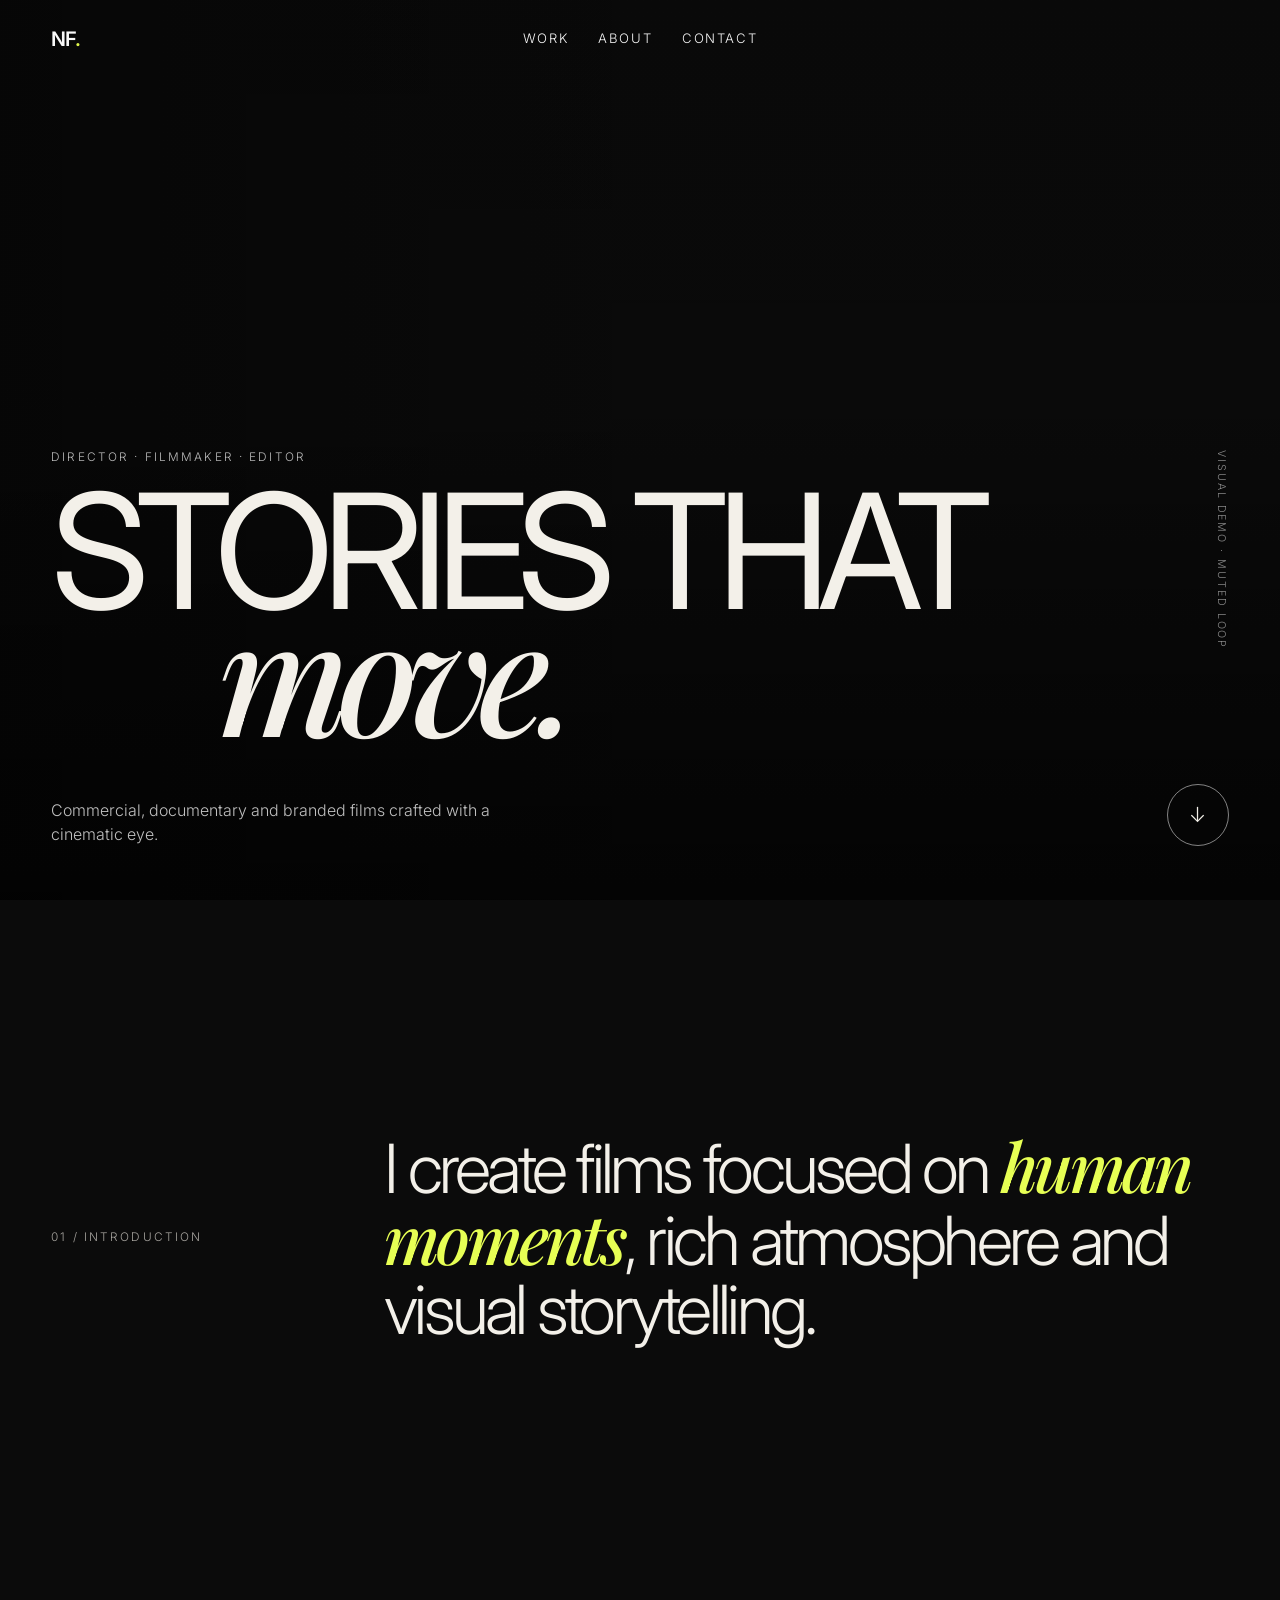
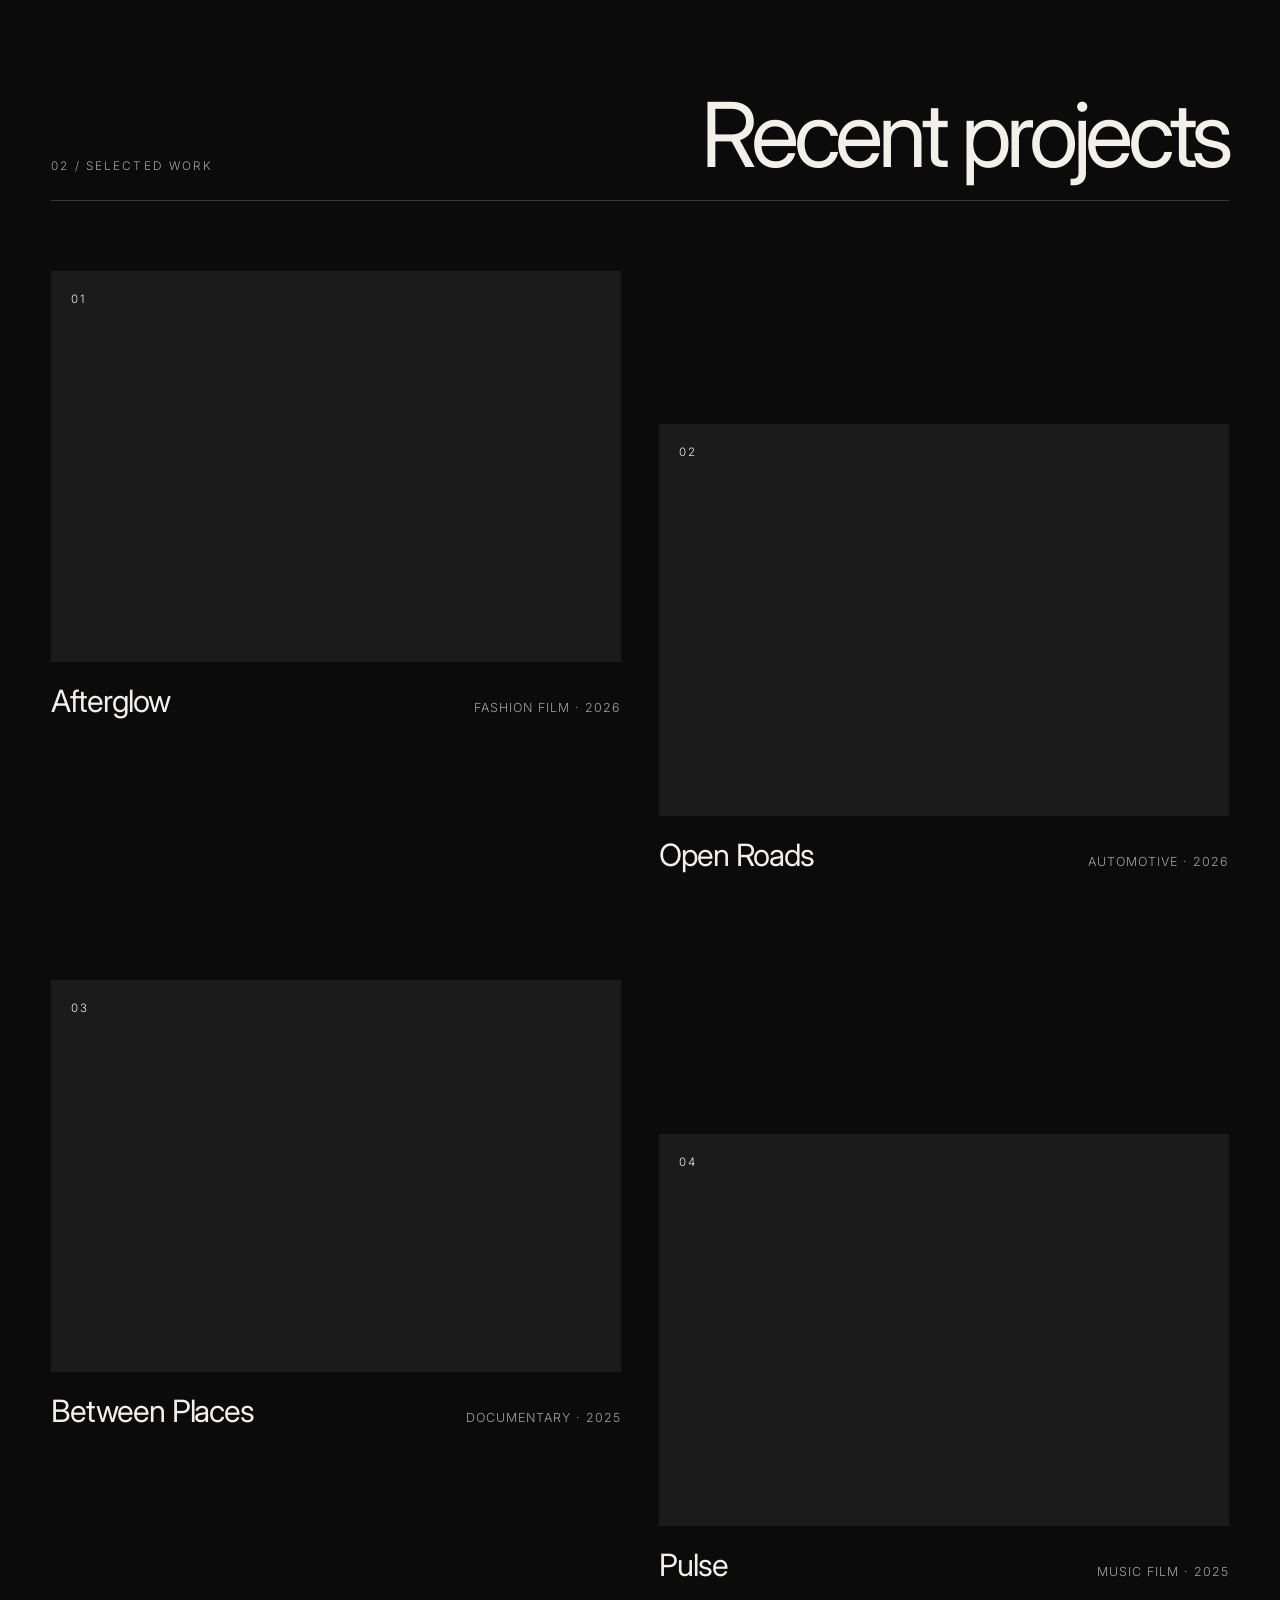
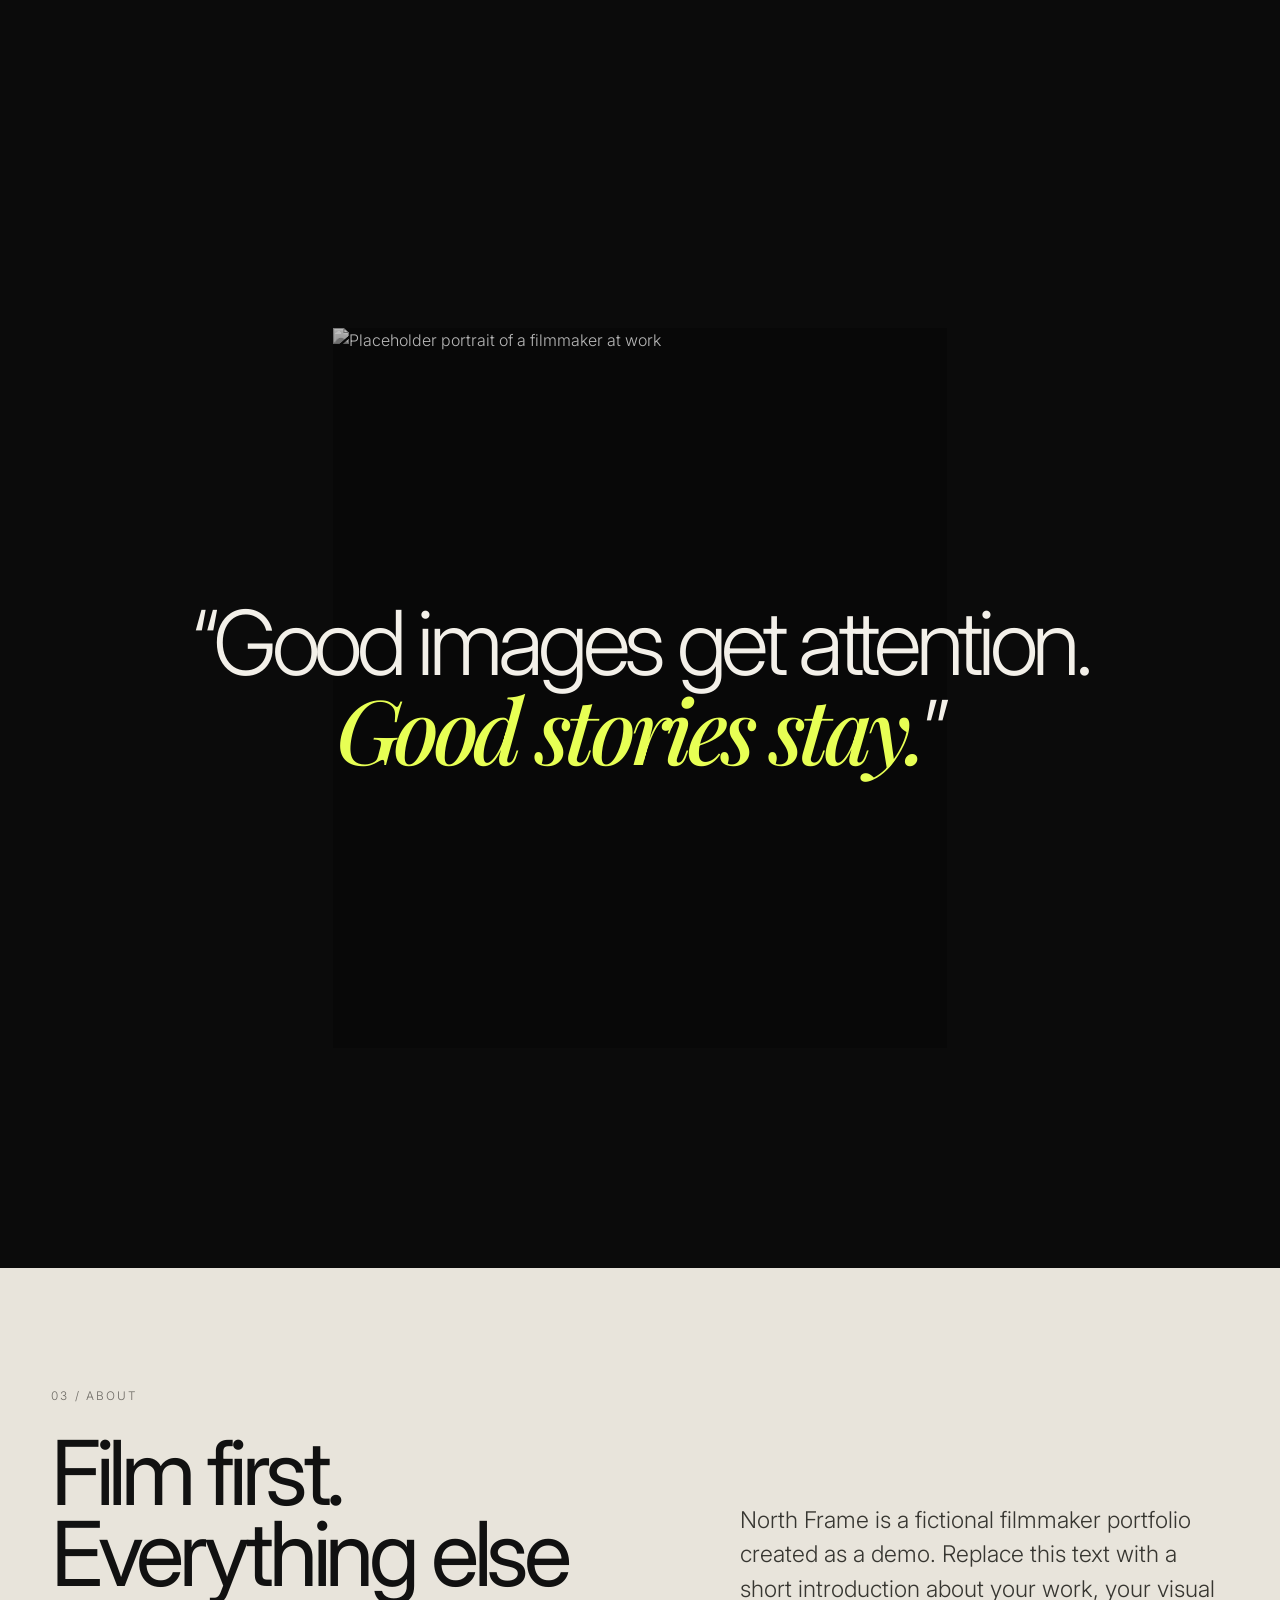
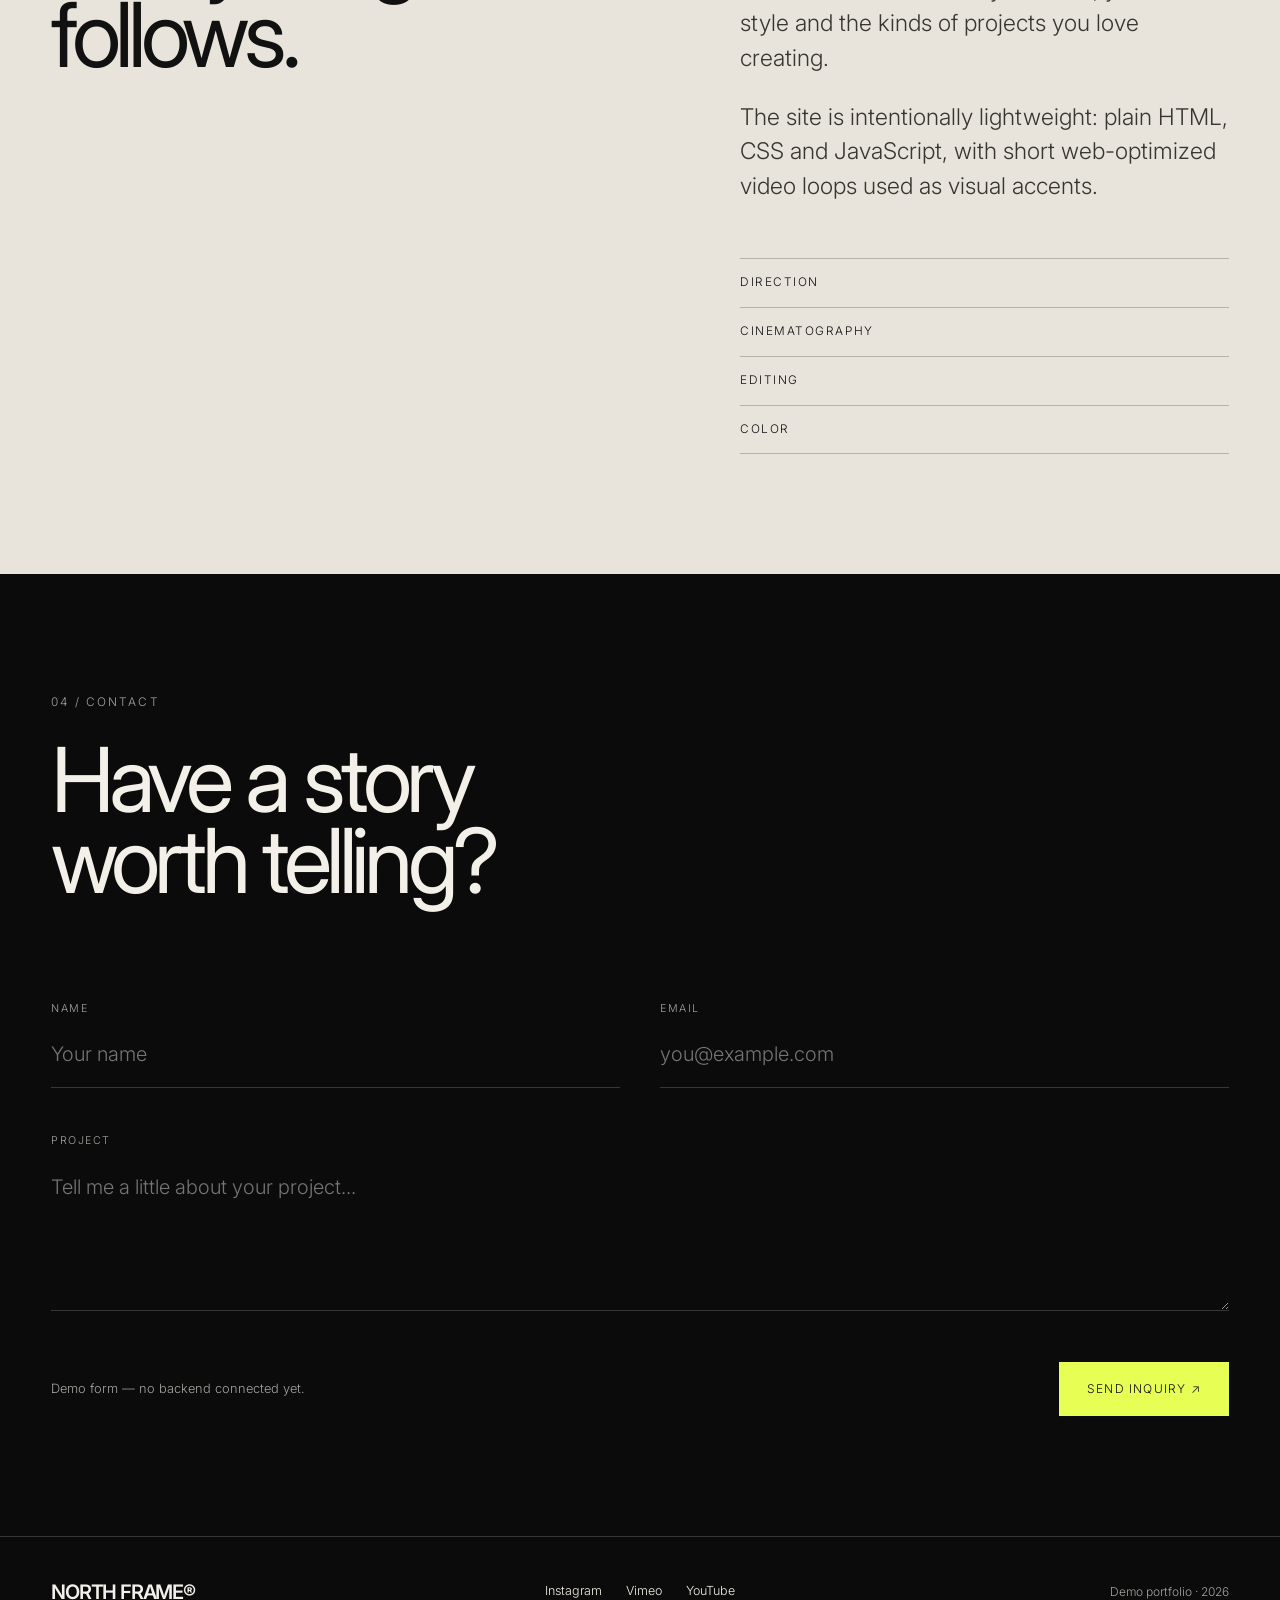
==== index.html @ 4de17b09 "Add files via upload" ====
<!DOCTYPE html>
<html lang="en">
<head>
  <meta charset="UTF-8" />
  <meta name="viewport" content="width=device-width, initial-scale=1.0" />
  <meta name="description" content="Cinematic filmmaker portfolio demo built with HTML, CSS and JavaScript." />
  <title>North Frame — Filmmaker Portfolio</title>
  <link rel="preconnect" href="https://fonts.googleapis.com">
  <link rel="preconnect" href="https://fonts.gstatic.com" crossorigin>
  <link href="https://fonts.googleapis.com/css2?family=Inter:wght@300;400;500;600&family=Playfair+Display:ital,wght@0,500;1,500&display=swap" rel="stylesheet">
  <link rel="stylesheet" href="styles.css" />
</head>
<body>
  <div class="cursor-glow" aria-hidden="true"></div>

  <header class="site-header">
    <a href="#top" class="logo" aria-label="North Frame home">NF<span>.</span></a>
    <nav class="nav" aria-label="Main navigation">
      <a href="#work">Work</a>
      <a href="#about">About</a>
      <a href="#contact">Contact</a>
    </nav>
    <button class="menu-button" aria-label="Open menu" aria-expanded="false">Menu</button>
  </header>

  <main>
    <section class="hero" id="top">
      <video class="hero-video" autoplay muted loop playsinline preload="metadata" poster="https://picsum.photos/seed/filmhero/1920/1080">
        <source src="https://interactive-examples.mdn.mozilla.net/media/cc0-videos/flower.mp4" type="video/mp4" />
      </video>
      <div class="hero-overlay"></div>

      <div class="hero-content reveal">
        <p class="eyebrow">Director · Filmmaker · Editor</p>
        <h1>Stories that<br><em>move.</em></h1>
        <div class="hero-bottom">
          <p>Commercial, documentary and branded films crafted with a cinematic eye.</p>
          <a href="#work" class="round-link" aria-label="Explore selected work">↓</a>
        </div>
      </div>

      <div class="sound-note">Visual demo · muted loop</div>
    </section>

    <section class="intro section-pad reveal">
      <p class="section-label">01 / Introduction</p>
      <p class="statement">
        I create films focused on <span>human moments</span>, rich atmosphere and visual storytelling.
      </p>
    </section>

    <section class="work section-pad" id="work">
      <div class="section-heading reveal">
        <p class="section-label">02 / Selected work</p>
        <h2>Recent projects</h2>
      </div>

      <div class="projects">
        <article class="project-card reveal">
          <a href="#" class="project-media" aria-label="View project Afterglow">
            <video muted loop playsinline preload="none" poster="https://picsum.photos/seed/nightfilm/1400/900">
              <source src="https://interactive-examples.mdn.mozilla.net/media/cc0-videos/flower.mp4" type="video/mp4" />
            </video>
            <div class="project-number">01</div>
            <div class="view-project">View film ↗</div>
          </a>
          <div class="project-meta">
            <h3>Afterglow</h3>
            <p>Fashion Film · 2026</p>
          </div>
        </article>

        <article class="project-card project-offset reveal">
          <a href="#" class="project-media" aria-label="View project Open Roads">
            <video muted loop playsinline preload="none" poster="https://picsum.photos/seed/roadfilm/1400/900">
              <source src="https://interactive-examples.mdn.mozilla.net/media/cc0-videos/flower.mp4" type="video/mp4" />
            </video>
            <div class="project-number">02</div>
            <div class="view-project">View film ↗</div>
          </a>
          <div class="project-meta">
            <h3>Open Roads</h3>
            <p>Automotive · 2026</p>
          </div>
        </article>

        <article class="project-card reveal">
          <a href="#" class="project-media" aria-label="View project Between Places">
            <video muted loop playsinline preload="none" poster="https://picsum.photos/seed/documentaryfilm/1400/900">
              <source src="https://interactive-examples.mdn.mozilla.net/media/cc0-videos/flower.mp4" type="video/mp4" />
            </video>
            <div class="project-number">03</div>
            <div class="view-project">View film ↗</div>
          </a>
          <div class="project-meta">
            <h3>Between Places</h3>
            <p>Documentary · 2025</p>
          </div>
        </article>

        <article class="project-card project-offset reveal">
          <a href="#" class="project-media" aria-label="View project Pulse">
            <video muted loop playsinline preload="none" poster="https://picsum.photos/seed/concertfilm/1400/900">
              <source src="https://interactive-examples.mdn.mozilla.net/media/cc0-videos/flower.mp4" type="video/mp4" />
            </video>
            <div class="project-number">04</div>
            <div class="view-project">View film ↗</div>
          </a>
          <div class="project-meta">
            <h3>Pulse</h3>
            <p>Music Film · 2025</p>
          </div>
        </article>
      </div>
    </section>

    <section class="quote-section reveal" aria-label="Creative statement">
      <div class="quote-image">
        <img src="https://picsum.photos/seed/cameraoperator/1200/1500" alt="Placeholder portrait of a filmmaker at work" loading="lazy" />
      </div>
      <blockquote>
        “Good images get attention.<br><em>Good stories stay.</em>”
      </blockquote>
    </section>

    <section class="about section-pad" id="about">
      <div class="about-grid">
        <div class="reveal">
          <p class="section-label">03 / About</p>
          <h2>Film first.<br>Everything else follows.</h2>
        </div>
        <div class="about-copy reveal">
          <p>
            North Frame is a fictional filmmaker portfolio created as a demo. Replace this text with a short introduction about your work, your visual style and the kinds of projects you love creating.
          </p>
          <p>
            The site is intentionally lightweight: plain HTML, CSS and JavaScript, with short web-optimized video loops used as visual accents.
          </p>
          <div class="services">
            <span>Direction</span>
            <span>Cinematography</span>
            <span>Editing</span>
            <span>Color</span>
          </div>
        </div>
      </div>
    </section>

    <section class="contact section-pad" id="contact">
      <div class="contact-top reveal">
        <p class="section-label">04 / Contact</p>
        <h2>Have a story<br>worth telling?</h2>
      </div>

      <form class="contact-form reveal" id="contact-form">
        <label>
          <span>Name</span>
          <input type="text" name="name" placeholder="Your name" required />
        </label>
        <label>
          <span>Email</span>
          <input type="email" name="email" placeholder="you@example.com" required />
        </label>
        <label class="full-width">
          <span>Project</span>
          <textarea name="message" rows="4" placeholder="Tell me a little about your project..." required></textarea>
        </label>
        <div class="form-footer full-width">
          <p id="form-status">Demo form — no backend connected yet.</p>
          <button type="submit">Send inquiry ↗</button>
        </div>
      </form>
    </section>
  </main>

  <footer class="footer section-pad">
    <a href="#top" class="footer-logo">NORTH FRAME®</a>
    <div class="footer-links">
      <a href="#">Instagram</a>
      <a href="#">Vimeo</a>
      <a href="#">YouTube</a>
    </div>
    <p>Demo portfolio · <span id="year"></span></p>
  </footer>

  <script src="script.js"></script>
</body>
</html>
---- styles.css ----
:root {
  --bg: #0b0b0b;
  --surface: #111;
  --text: #f3f0e9;
  --muted: #a6a39e;
  --line: rgba(255,255,255,.18);
  --accent: #e7ff54;
}

* {
  box-sizing: border-box;
  margin: 0;
  padding: 0;
}

html {
  scroll-behavior: smooth;
}

body {
  background: var(--bg);
  color: var(--text);
  font-family: "Inter", system-ui, sans-serif;
  font-weight: 300;
  line-height: 1.5;
  overflow-x: hidden;
}

a {
  color: inherit;
  text-decoration: none;
}

img,
video {
  display: block;
  width: 100%;
}

button,
input,
textarea {
  font: inherit;
}

.site-header {
  position: fixed;
  z-index: 100;
  top: 0;
  left: 0;
  width: 100%;
  padding: 24px 4vw;
  display: grid;
  grid-template-columns: 1fr auto 1fr;
  align-items: center;
  mix-blend-mode: difference;
  color: white;
}

.logo,
.footer-logo {
  font-weight: 600;
  letter-spacing: -.06em;
  font-size: 1.25rem;
}

.logo span {
  color: var(--accent);
}

.nav {
  display: flex;
  gap: 30px;
  font-size: .82rem;
  text-transform: uppercase;
  letter-spacing: .12em;
}

.nav a,
.footer-links a {
  position: relative;
}

.nav a::after,
.footer-links a::after {
  content: "";
  position: absolute;
  left: 0;
  bottom: -4px;
  width: 0;
  height: 1px;
  background: currentColor;
  transition: width .3s ease;
}

.nav a:hover::after,
.footer-links a:hover::after {
  width: 100%;
}

.menu-button {
  display: none;
  justify-self: end;
  background: none;
  border: 0;
  color: white;
  text-transform: uppercase;
  letter-spacing: .12em;
  font-size: .78rem;
}

.hero {
  position: relative;
  height: 100svh;
  min-height: 650px;
  display: flex;
  align-items: flex-end;
  overflow: hidden;
}

.hero-video,
.hero-overlay {
  position: absolute;
  inset: 0;
  width: 100%;
  height: 100%;
}

.hero-video {
  object-fit: cover;
  filter: saturate(.75) contrast(1.05);
}

.hero-overlay {
  background:
    linear-gradient(to bottom, rgba(0,0,0,.18), rgba(0,0,0,.12) 45%, rgba(0,0,0,.65)),
    linear-gradient(to right, rgba(0,0,0,.35), transparent 55%);
}

.hero-content {
  position: relative;
  z-index: 2;
  width: 100%;
  padding: 0 4vw 6vh;
}

.eyebrow,
.section-label {
  font-size: .74rem;
  text-transform: uppercase;
  letter-spacing: .18em;
  color: var(--muted);
}

.hero .eyebrow {
  color: rgba(255,255,255,.72);
  margin-bottom: 24px;
}

.hero h1 {
  font-size: clamp(5rem, 12.5vw, 12rem);
  line-height: .75;
  letter-spacing: -.075em;
  font-weight: 400;
  text-transform: uppercase;
}

.hero h1 em,
.statement span,
.quote-section em {
  font-family: "Playfair Display", serif;
  text-transform: none;
  font-weight: 500;
}

.hero h1 em {
  margin-left: 13vw;
}

.hero-bottom {
  margin-top: 5vh;
  display: flex;
  justify-content: space-between;
  align-items: end;
  gap: 30px;
}

.hero-bottom p {
  max-width: 460px;
  color: rgba(255,255,255,.75);
}

.round-link {
  width: 62px;
  height: 62px;
  border: 1px solid rgba(255,255,255,.5);
  border-radius: 50%;
  display: grid;
  place-items: center;
  font-size: 1.3rem;
  transition: background .25s, color .25s, transform .25s;
}

.round-link:hover {
  background: var(--text);
  color: var(--bg);
  transform: translateY(4px);
}

.sound-note {
  position: absolute;
  right: 4vw;
  top: 50%;
  z-index: 2;
  writing-mode: vertical-rl;
  font-size: .67rem;
  text-transform: uppercase;
  letter-spacing: .18em;
  color: rgba(255,255,255,.52);
}

.section-pad {
  padding: 120px 4vw;
}

.intro {
  min-height: 75vh;
  display: grid;
  grid-template-columns: 1fr 3fr;
  align-items: center;
  gap: 4vw;
}

.statement {
  font-size: clamp(2.3rem, 5.3vw, 6.6rem);
  line-height: 1.02;
  letter-spacing: -.055em;
  max-width: 1300px;
}

.statement span {
  color: var(--accent);
  font-style: italic;
}

.section-heading {
  display: flex;
  justify-content: space-between;
  align-items: end;
  margin-bottom: 70px;
  border-bottom: 1px solid var(--line);
  padding-bottom: 24px;
}

.section-heading h2,
.about h2,
.contact h2 {
  font-size: clamp(3rem, 7vw, 8rem);
  line-height: .9;
  letter-spacing: -.06em;
  font-weight: 400;
}

.projects {
  display: grid;
  grid-template-columns: repeat(2, minmax(0, 1fr));
  gap: 8vw 3vw;
}

.project-offset {
  margin-top: 12vw;
}

.project-media {
  display: block;
  position: relative;
  aspect-ratio: 16/11;
  overflow: hidden;
  background: #1b1b1b;
}

.project-media video {
  width: 100%;
  height: 100%;
  object-fit: cover;
  transform: scale(1.01);
  transition: transform .8s cubic-bezier(.2,.7,.2,1), filter .5s;
}

.project-media:hover video {
  transform: scale(1.045);
  filter: brightness(.72);
}

.project-number,
.view-project {
  position: absolute;
  z-index: 2;
  font-size: .72rem;
  text-transform: uppercase;
  letter-spacing: .14em;
}

.project-number {
  top: 20px;
  left: 20px;
}

.view-project {
  right: 20px;
  bottom: 20px;
  opacity: 0;
  transform: translateY(8px);
  transition: opacity .3s, transform .3s;
}

.project-media:hover .view-project {
  opacity: 1;
  transform: translateY(0);
}

.project-meta {
  display: flex;
  justify-content: space-between;
  align-items: baseline;
  padding-top: 16px;
  gap: 20px;
}

.project-meta h3 {
  font-size: clamp(1.4rem, 2.4vw, 2.2rem);
  font-weight: 400;
  letter-spacing: -.035em;
}

.project-meta p {
  color: var(--muted);
  font-size: .78rem;
  text-transform: uppercase;
  letter-spacing: .08em;
}

.quote-section {
  min-height: 100vh;
  margin: 130px 0;
  position: relative;
  display: grid;
  place-items: center;
  overflow: hidden;
}

.quote-image {
  position: absolute;
  width: min(48vw, 700px);
  height: 80vh;
  max-height: 900px;
}

.quote-image::after {
  content: "";
  position: absolute;
  inset: 0;
  background: rgba(0,0,0,.26);
}

.quote-image img {
  width: 100%;
  height: 100%;
  object-fit: cover;
  filter: grayscale(1) contrast(1.05);
}

.quote-section blockquote {
  position: relative;
  z-index: 2;
  font-size: clamp(2.6rem, 7vw, 8rem);
  line-height: .95;
  letter-spacing: -.06em;
  text-align: center;
  font-weight: 300;
}

.quote-section em {
  color: var(--accent);
}

.about {
  background: #e8e4db;
  color: #111;
}

.about .section-label {
  color: #6d6a64;
  margin-bottom: 28px;
}

.about-grid {
  display: grid;
  grid-template-columns: 1.2fr 1fr;
  gap: 8vw;
}

.about-copy {
  padding-top: 9vw;
}

.about-copy > p {
  font-size: clamp(1.1rem, 1.8vw, 1.55rem);
  margin-bottom: 24px;
  color: #373631;
}

.services {
  margin-top: 55px;
  border-top: 1px solid rgba(0,0,0,.22);
}

.services span {
  display: block;
  padding: 15px 0;
  border-bottom: 1px solid rgba(0,0,0,.22);
  text-transform: uppercase;
  letter-spacing: .13em;
  font-size: .74rem;
}

.contact {
  min-height: 100vh;
  display: flex;
  flex-direction: column;
  justify-content: space-between;
  gap: 100px;
}

.contact-top .section-label {
  margin-bottom: 28px;
}

.contact-form {
  display: grid;
  grid-template-columns: repeat(2, minmax(0,1fr));
  gap: 45px 40px;
}

.contact-form label span {
  display: block;
  margin-bottom: 12px;
  text-transform: uppercase;
  letter-spacing: .14em;
  font-size: .67rem;
  color: var(--muted);
}

.contact-form input,
.contact-form textarea {
  width: 100%;
  background: transparent;
  color: var(--text);
  border: 0;
  border-bottom: 1px solid var(--line);
  padding: 10px 0 18px;
  outline: none;
  resize: vertical;
  font-size: 1.25rem;
  transition: border-color .25s;
}

.contact-form input:focus,
.contact-form textarea:focus {
  border-color: var(--accent);
}

.full-width {
  grid-column: 1 / -1;
}

.form-footer {
  display: flex;
  justify-content: space-between;
  align-items: center;
  gap: 30px;
}

.form-footer p {
  color: var(--muted);
  font-size: .8rem;
}

.form-footer button {
  background: var(--accent);
  border: 0;
  color: #111;
  padding: 18px 28px;
  cursor: pointer;
  text-transform: uppercase;
  letter-spacing: .1em;
  font-size: .75rem;
  transition: transform .25s, border-radius .25s;
}

.form-footer button:hover {
  transform: translateY(-3px);
  border-radius: 30px;
}

.footer {
  border-top: 1px solid var(--line);
  display: grid;
  grid-template-columns: 1fr auto 1fr;
  align-items: center;
  gap: 40px;
  padding-top: 40px;
  padding-bottom: 40px;
}

.footer-links {
  display: flex;
  gap: 24px;
  font-size: .78rem;
}

.footer > p {
  justify-self: end;
  color: var(--muted);
  font-size: .75rem;
}

.cursor-glow {
  pointer-events: none;
  position: fixed;
  z-index: 200;
  width: 240px;
  height: 240px;
  border-radius: 50%;
  background: radial-gradient(circle, rgba(231,255,84,.09), transparent 65%);
  transform: translate(-50%, -50%);
  opacity: 0;
  transition: opacity .3s;
}

.reveal {
  opacity: 0;
  transform: translateY(35px);
  transition: opacity .8s ease, transform .8s cubic-bezier(.2,.7,.2,1);
}

.reveal.visible {
  opacity: 1;
  transform: translateY(0);
}

@media (max-width: 820px) {
  .site-header {
    grid-template-columns: 1fr auto;
  }

  .nav {
    position: fixed;
    top: 0;
    right: 0;
    width: min(80vw, 360px);
    height: 100vh;
    padding: 110px 35px;
    background: #111;
    display: flex;
    flex-direction: column;
    align-items: flex-start;
    transform: translateX(100%);
    transition: transform .4s ease;
  }

  .nav.open {
    transform: translateX(0);
  }

  .menu-button {
    display: block;
    position: relative;
    z-index: 101;
  }

  .hero h1 {
    font-size: clamp(4.2rem, 21vw, 8rem);
  }

  .hero h1 em {
    margin-left: 7vw;
  }

  .hero-bottom {
    align-items: center;
  }

  .hero-bottom p {
    max-width: 70%;
    font-size: .86rem;
  }

  .sound-note {
    display: none;
  }

  .section-pad {
    padding: 90px 5vw;
  }

  .intro {
    min-height: auto;
    grid-template-columns: 1fr;
    gap: 45px;
    padding-top: 130px;
    padding-bottom: 130px;
  }

  .projects {
    grid-template-columns: 1fr;
    gap: 80px;
  }

  .project-offset {
    margin-top: 0;
  }

  .project-meta {
    align-items: flex-start;
    flex-direction: column;
    gap: 5px;
  }

  .quote-section {
    min-height: 80vh;
    margin: 50px 0 100px;
  }

  .quote-image {
    width: 75vw;
    height: 62vh;
  }

  .about-grid {
    grid-template-columns: 1fr;
  }

  .about-copy {
    padding-top: 30px;
  }

  .contact-form {
    grid-template-columns: 1fr;
  }

  .full-width {
    grid-column: 1;
  }

  .form-footer {
    align-items: flex-start;
    flex-direction: column;
  }

  .footer {
    grid-template-columns: 1fr;
  }

  .footer > p {
    justify-self: start;
  }
}

@media (prefers-reduced-motion: reduce) {
  html { scroll-behavior: auto; }
  *, *::before, *::after { transition: none !important; }
  .reveal { opacity: 1; transform: none; }
}
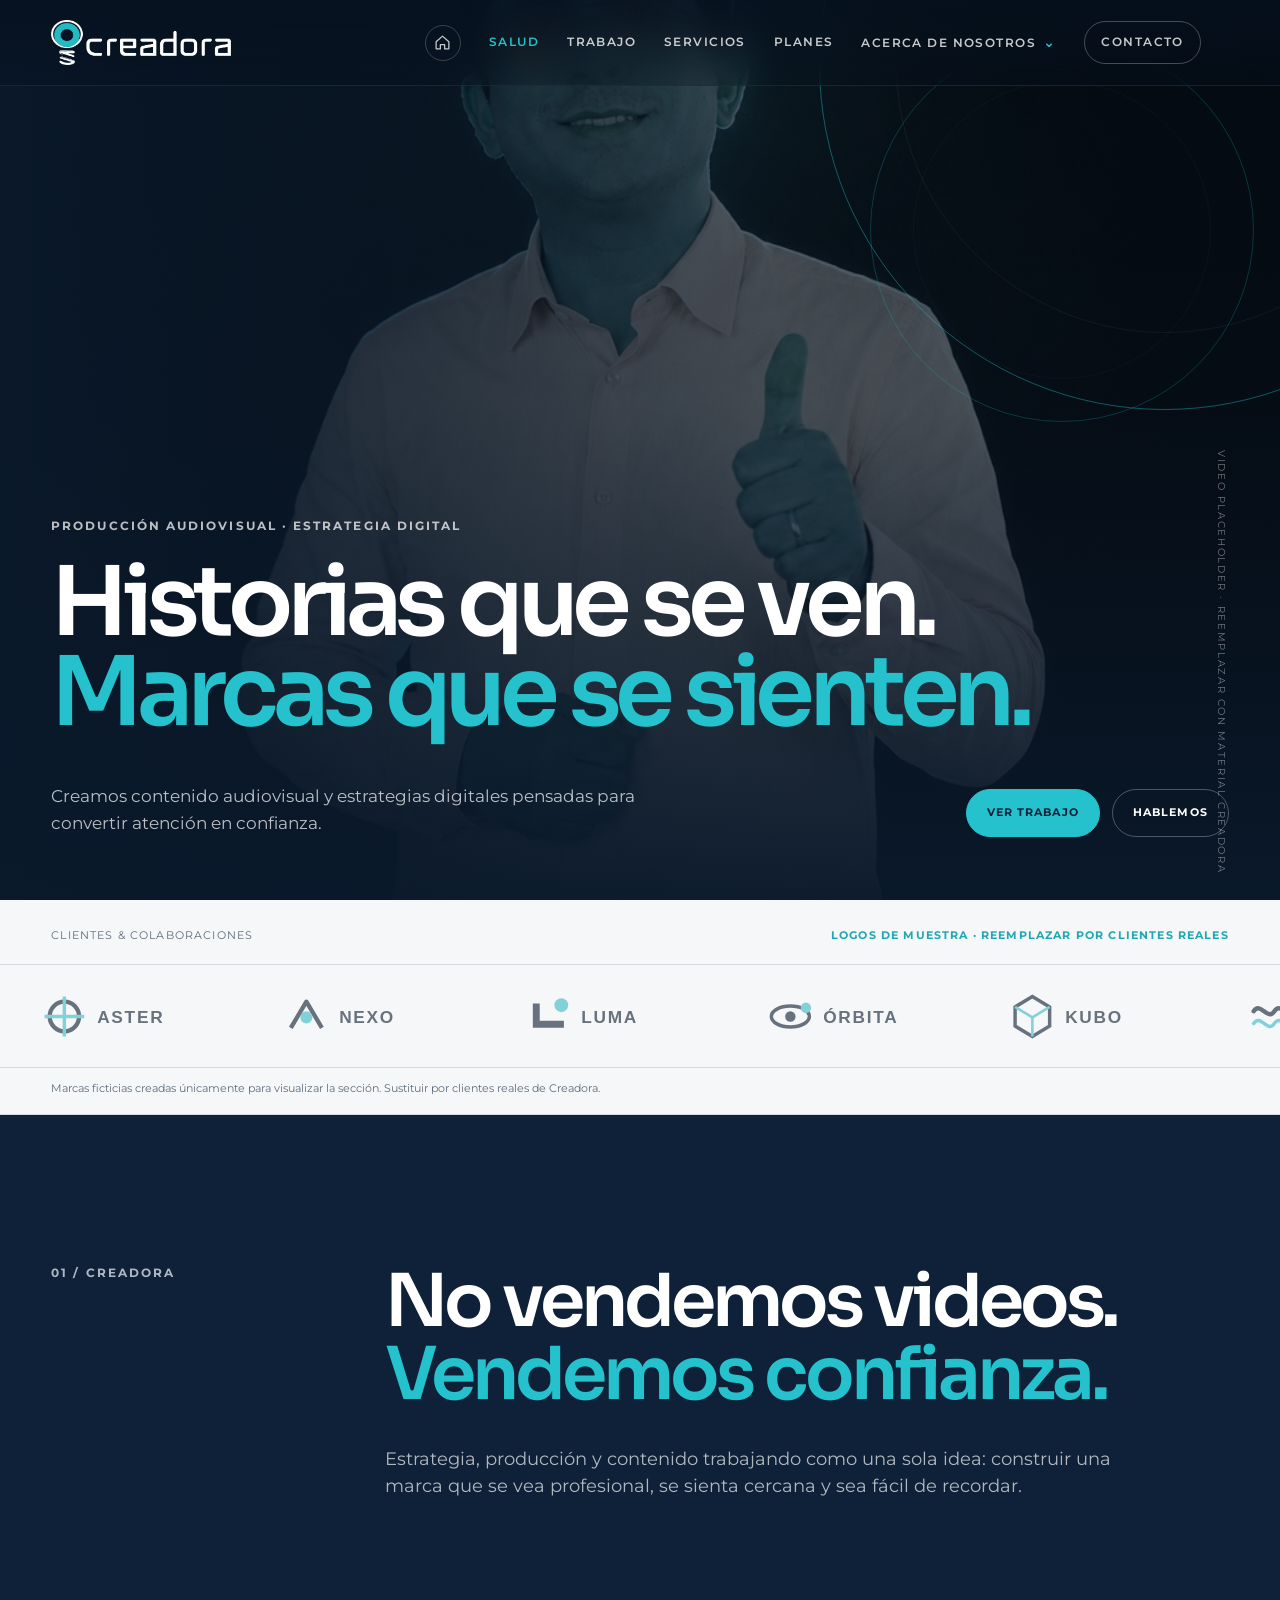
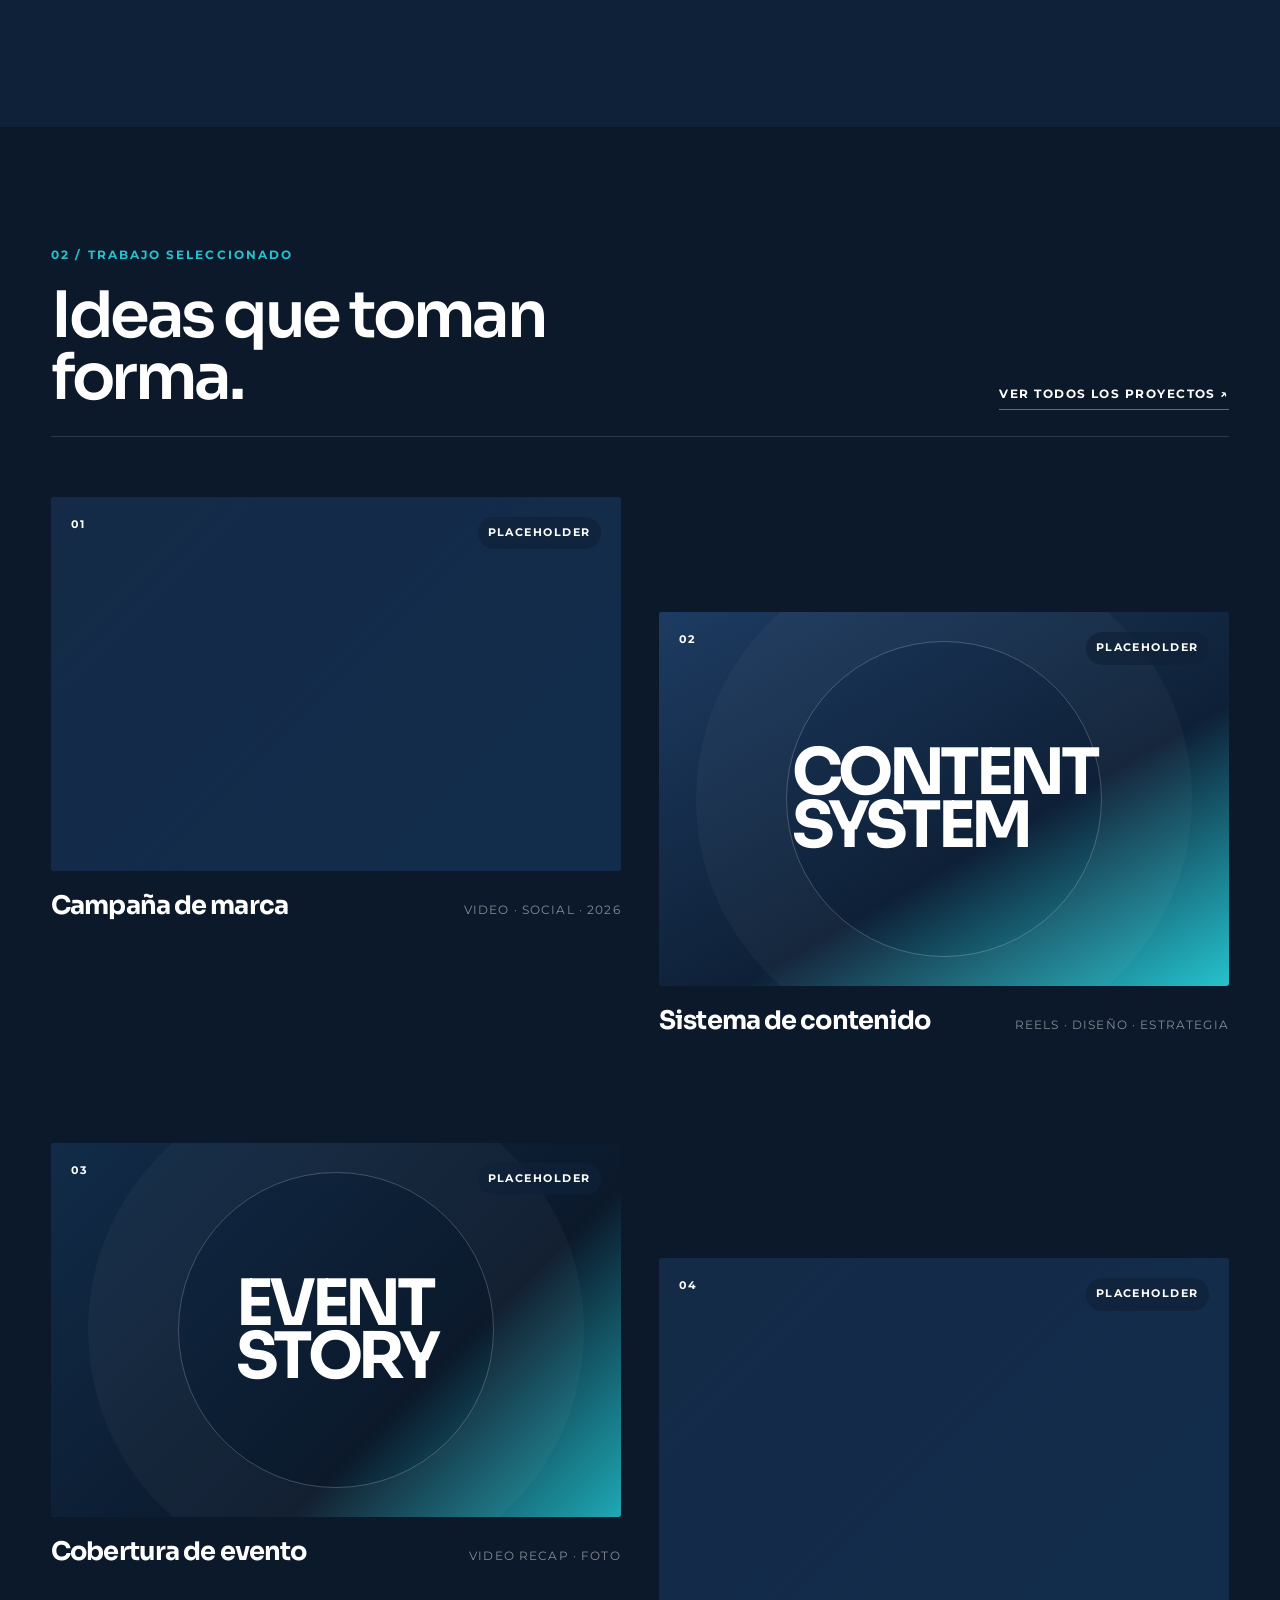
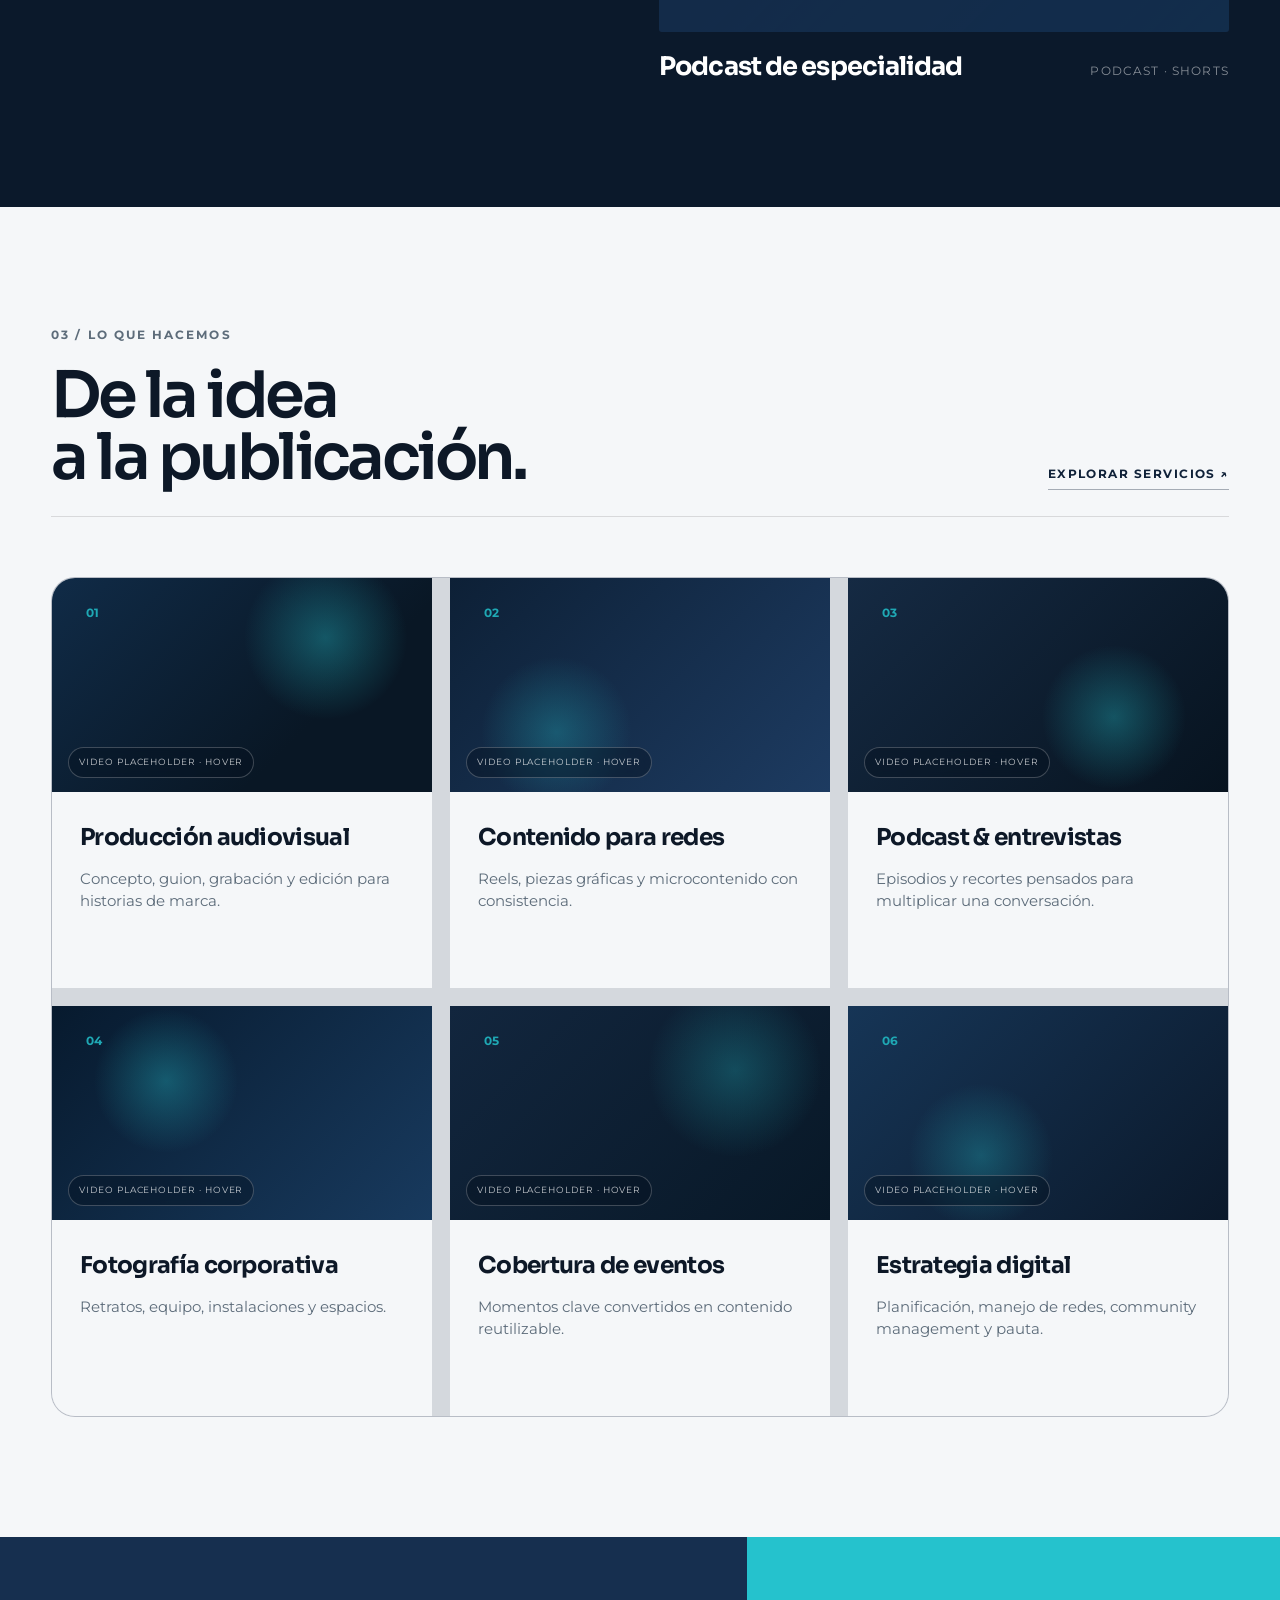
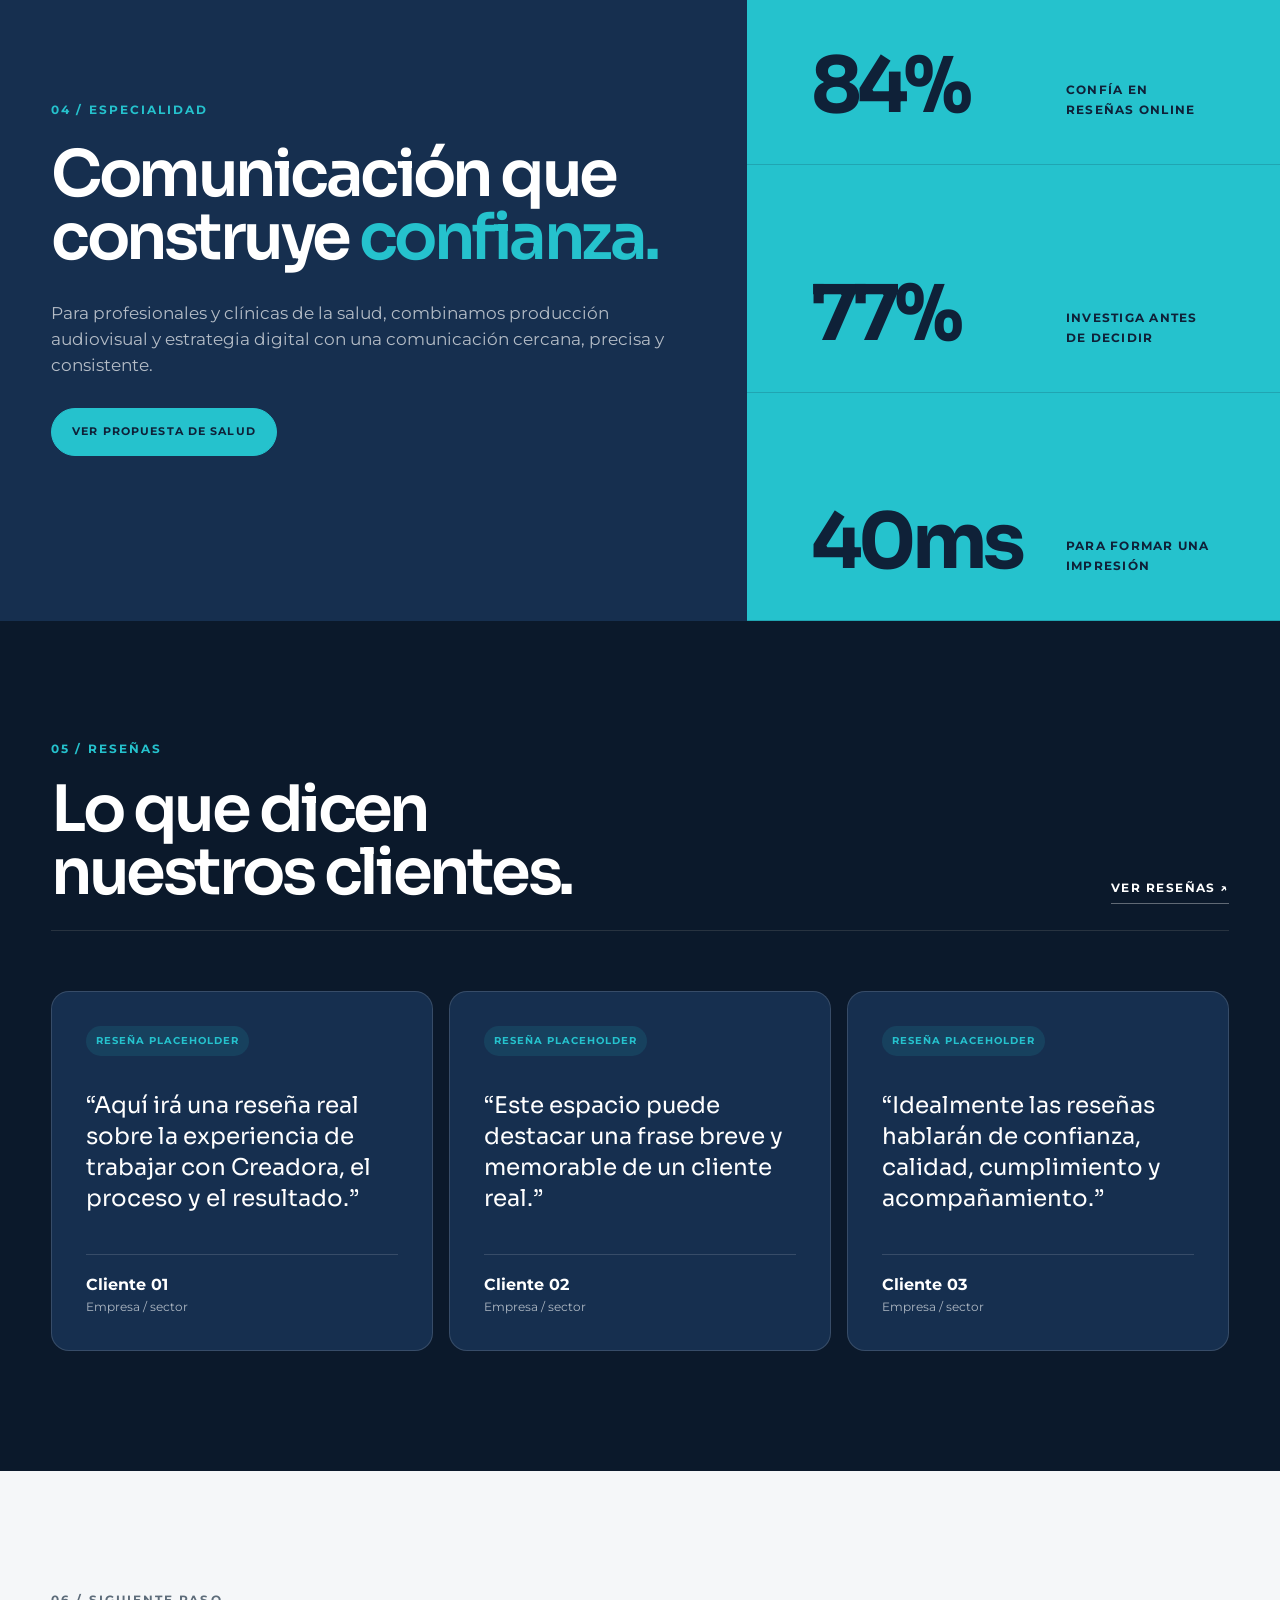
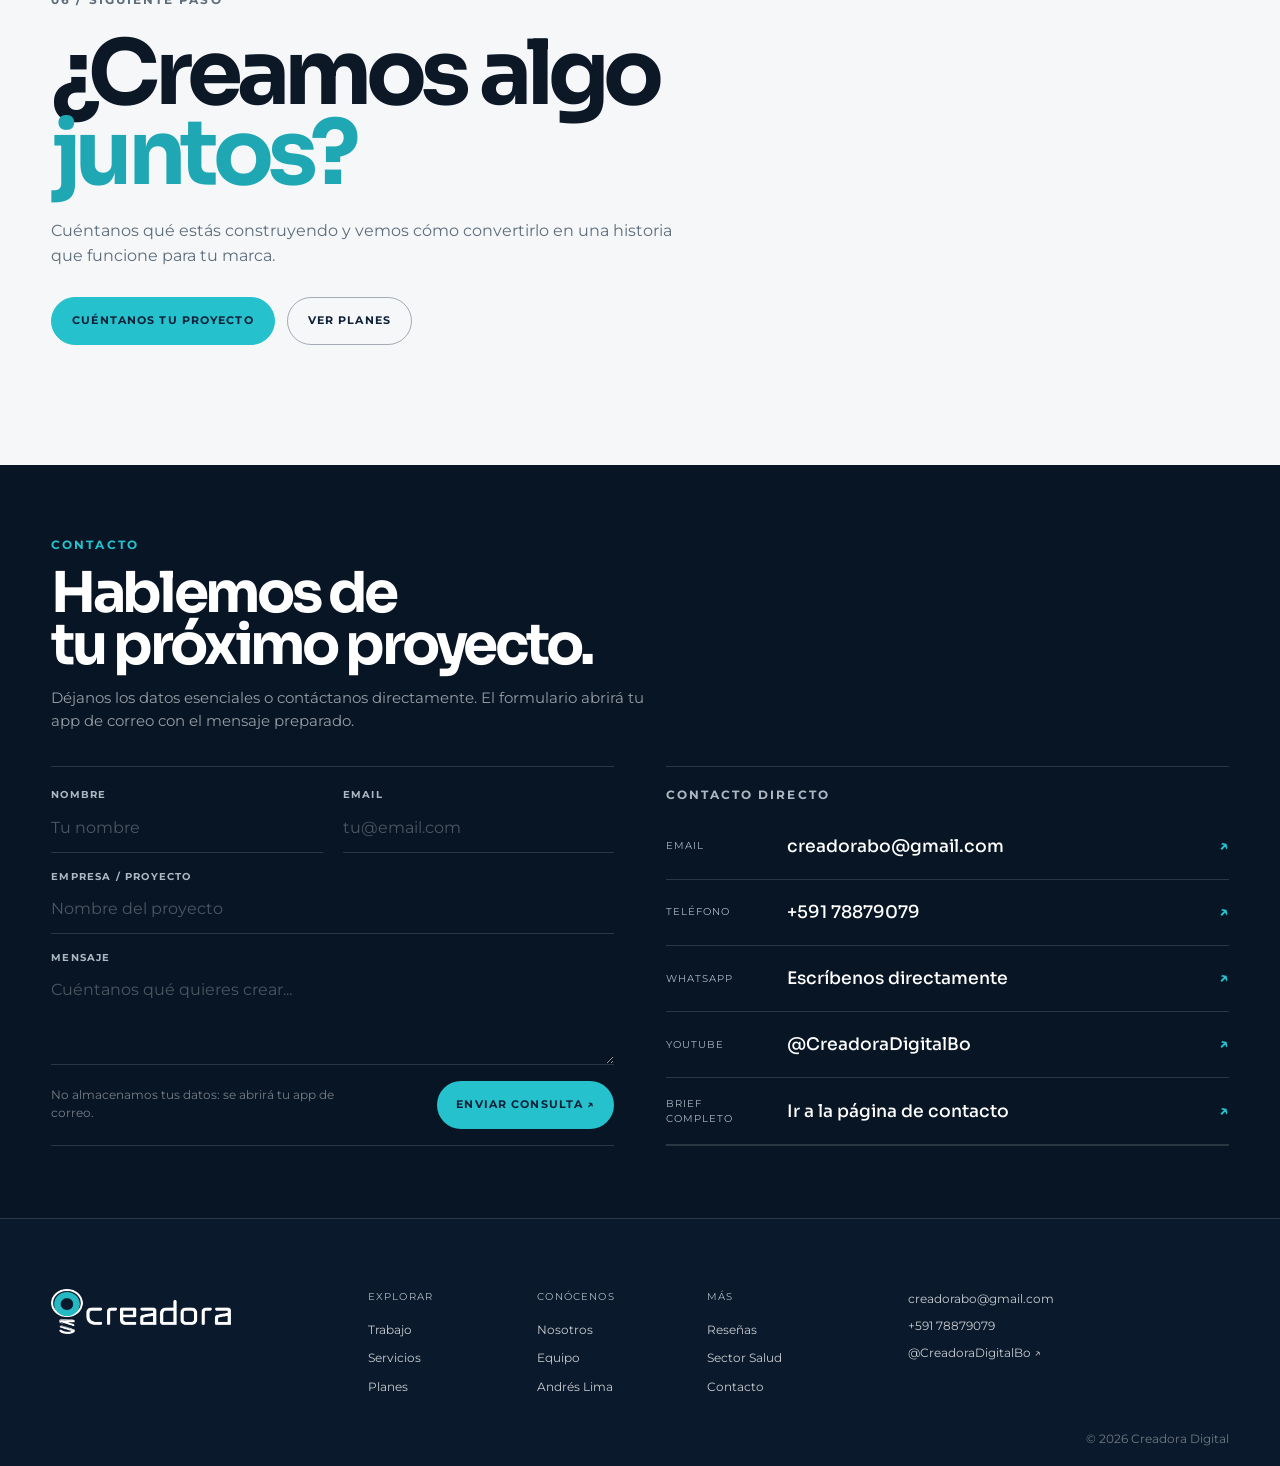
==== commit 9dcfab9e: "Add files via upload" ====
--- a/index.html
+++ b/index.html
@@ -1,188 +1,269 @@
 <!DOCTYPE html>
-<html lang="en">
+<html lang="es">
 <head>
   <meta charset="UTF-8" />
   <meta name="viewport" content="width=device-width, initial-scale=1.0" />
-  <meta name="description" content="Cinematic filmmaker portfolio demo built with HTML, CSS and JavaScript." />
-  <title>North Frame — Filmmaker Portfolio</title>
-  <link rel="preconnect" href="https://fonts.googleapis.com">
-  <link rel="preconnect" href="https://fonts.gstatic.com" crossorigin>
-  <link href="https://fonts.googleapis.com/css2?family=Inter:wght@300;400;500;600&family=Playfair+Display:ital,wght@0,500;1,500&display=swap" rel="stylesheet">
+  <meta name="theme-color" content="#0f2138" />
+  <link rel="icon" href="assets/favicon.png" type="image/png" />
+  <link rel="preconnect" href="https://fonts.googleapis.com" />
+  <link rel="preconnect" href="https://fonts.gstatic.com" crossorigin />
+  <link href="https://fonts.googleapis.com/css2?family=Montserrat:wght@400;500;600;700&family=Sora:wght@400;500;600;700&display=swap" rel="stylesheet" />
   <link rel="stylesheet" href="styles.css" />
+  <style>
+    /* Homepage-only compact contact section */
+    .home-contact--compact {
+      padding-top: 72px;
+      padding-bottom: 72px;
+    }
+
+    .home-contact--compact .home-contact-heading {
+      max-width: 820px;
+      margin-bottom: 34px;
+    }
+
+    .home-contact--compact .home-contact-heading h2 {
+      font-size: clamp(2.35rem, 4.4vw, 5rem);
+      margin: 12px 0 14px;
+    }
+
+    .home-contact--compact .home-contact-heading > p:last-child {
+      max-width: 620px;
+      font-size: .94rem;
+    }
+
+    .home-contact--compact .home-contact-layout {
+      grid-template-columns: repeat(2, minmax(0, 1fr));
+      gap: 4vw;
+      align-items: stretch;
+    }
+
+    .home-contact--compact .home-contact-form,
+    .home-contact--compact .home-contact-links {
+      min-height: 330px;
+      height: 100%;
+    }
+
+    .home-contact--compact .home-contact-form {
+      gap: 16px 20px;
+      align-content: start;
+      padding: 20px 0 0;
+      border-top: 1px solid var(--line);
+      border-bottom: 1px solid var(--line);
+    }
+
+    .home-contact--compact .field label {
+      margin-bottom: 6px;
+      font-size: .62rem;
+    }
+
+    .home-contact--compact .field input,
+    .home-contact--compact .field textarea {
+      padding: 7px 0 11px;
+      font-size: 1rem;
+    }
+
+    .home-contact--compact .field textarea {
+      min-height: 72px;
+    }
+
+    .home-contact--compact .form-footer {
+      gap: 16px;
+      padding-bottom: 16px;
+    }
+
+    .home-contact--compact .form-footer p {
+      max-width: 310px;
+      font-size: .72rem;
+    }
+
+    .home-contact--compact .form-footer .button {
+      padding: 14px 19px;
+    }
+
+    .home-contact--compact .home-contact-links {
+      display: flex;
+      flex-direction: column;
+      padding-top: 20px;
+      border-bottom: 1px solid var(--line);
+    }
+
+    .home-contact--compact .home-contact-links > span {
+      padding-bottom: 8px;
+    }
+
+    .home-contact--compact .home-contact-links a {
+      flex: 1;
+      min-height: 0;
+      padding: 9px 0;
+    }
+
+    @media (max-width: 820px) {
+      .home-contact--compact {
+        padding-top: 58px;
+        padding-bottom: 58px;
+      }
+
+      .home-contact--compact .home-contact-layout {
+        grid-template-columns: 1fr;
+        gap: 26px;
+      }
+
+      .home-contact--compact .home-contact-form,
+      .home-contact--compact .home-contact-links {
+        min-height: 0;
+      }
+
+      .home-contact--compact .home-contact-links {
+        margin-top: 0;
+      }
+    }
+  </style>
+  <meta name="description" content="Creadora Digital — producción audiovisual, contenido y estrategia digital." />
+  <title>Creadora Digital — Producción & Estrategia Digital</title>
 </head>
-<body>
+<body class="home-v3">
   <div class="cursor-glow" aria-hidden="true"></div>
 
   <header class="site-header">
-    <a href="#top" class="logo" aria-label="North Frame home">NF<span>.</span></a>
-    <nav class="nav" aria-label="Main navigation">
-      <a href="#work">Work</a>
-      <a href="#about">About</a>
-      <a href="#contact">Contact</a>
-    </nav>
-    <button class="menu-button" aria-label="Open menu" aria-expanded="false">Menu</button>
-  </header>
-
-  <main>
-    <section class="hero" id="top">
-      <video class="hero-video" autoplay muted loop playsinline preload="metadata" poster="https://picsum.photos/seed/filmhero/1920/1080">
-        <source src="https://interactive-examples.mdn.mozilla.net/media/cc0-videos/flower.mp4" type="video/mp4" />
-      </video>
-      <div class="hero-overlay"></div>
-
-      <div class="hero-content reveal">
-        <p class="eyebrow">Director · Filmmaker · Editor</p>
-        <h1>Stories that<br><em>move.</em></h1>
-        <div class="hero-bottom">
-          <p>Commercial, documentary and branded films crafted with a cinematic eye.</p>
-          <a href="#work" class="round-link" aria-label="Explore selected work">↓</a>
+    <a class="brand" href="index.html" aria-label="Creadora Digital, inicio"><img src="assets/logo-creadora.png" alt="Creadora" /></a>
+    <nav class="nav" aria-label="Navegación principal">
+      <a class="nav-home" href="index.html" aria-label="Inicio" title="Inicio">
+        <svg viewBox="0 0 24 24" aria-hidden="true"><path d="M3 10.8 12 3l9 7.8v9.7a.5.5 0 0 1-.5.5H15v-6H9v6H3.5a.5.5 0 0 1-.5-.5v-9.7Z" fill="none" stroke="currentColor" stroke-width="1.8" stroke-linejoin="round"/></svg>
+      </a>
+      <a class="nav-special" href="salud.html">Salud</a>
+      <a href="trabajo.html">Trabajo</a>
+      <a href="servicios.html">Servicios</a>
+      <a href="planes.html">Planes</a>
+      <div class="nav-dropdown">
+        <button class="nav-dropdown-toggle" type="button" aria-expanded="false">Acerca de nosotros <span aria-hidden="true">⌄</span></button>
+        <div class="nav-submenu">
+          <a href="nosotros.html">Nosotros</a>
+          <a href="testimonios.html">Reseñas</a>
+          <a href="contacto.html">Contacto</a>
         </div>
       </div>
-
-      <div class="sound-note">Visual demo · muted loop</div>
-    </section>
-
-    <section class="intro section-pad reveal">
-      <p class="section-label">01 / Introduction</p>
-      <p class="statement">
-        I create films focused on <span>human moments</span>, rich atmosphere and visual storytelling.
-      </p>
-    </section>
-
-    <section class="work section-pad" id="work">
-      <div class="section-heading reveal">
-        <p class="section-label">02 / Selected work</p>
-        <h2>Recent projects</h2>
+      <a class="nav-cta" href="contacto.html">Contacto</a>
+    </nav>
+    <button class="menu-button" aria-label="Abrir menú" aria-expanded="false">Menú</button>
+  </header>
+
+<main>
+  <section class="hero hero-home" id="top">
+    <video class="hero-video" autoplay muted loop playsinline preload="metadata" poster="assets/andres-lima.jpg">
+      <source src="https://interactive-examples.mdn.mozilla.net/media/cc0-videos/flower.mp4" type="video/mp4" />
+    </video>
+    <div class="hero-overlay"></div><div class="hero-orbit orbit-one"></div><div class="hero-orbit orbit-two"></div>
+    <div class="hero-content reveal">
+      <p class="eyebrow">Producción audiovisual · Estrategia digital</p>
+      <h1>Historias que se ven.<br /><span>Marcas que se sienten.</span></h1>
+      <div class="hero-bottom">
+        <p>Creamos contenido audiovisual y estrategias digitales pensadas para convertir atención en confianza.</p>
+        <div class="hero-actions"><a class="button button-primary" href="trabajo.html">Ver trabajo</a><a class="button button-ghost" href="contacto.html">Hablemos</a></div>
       </div>
-
-      <div class="projects">
-        <article class="project-card reveal">
-          <a href="#" class="project-media" aria-label="View project Afterglow">
-            <video muted loop playsinline preload="none" poster="https://picsum.photos/seed/nightfilm/1400/900">
-              <source src="https://interactive-examples.mdn.mozilla.net/media/cc0-videos/flower.mp4" type="video/mp4" />
-            </video>
-            <div class="project-number">01</div>
-            <div class="view-project">View film ↗</div>
-          </a>
-          <div class="project-meta">
-            <h3>Afterglow</h3>
-            <p>Fashion Film · 2026</p>
-          </div>
-        </article>
-
-        <article class="project-card project-offset reveal">
-          <a href="#" class="project-media" aria-label="View project Open Roads">
-            <video muted loop playsinline preload="none" poster="https://picsum.photos/seed/roadfilm/1400/900">
-              <source src="https://interactive-examples.mdn.mozilla.net/media/cc0-videos/flower.mp4" type="video/mp4" />
-            </video>
-            <div class="project-number">02</div>
-            <div class="view-project">View film ↗</div>
-          </a>
-          <div class="project-meta">
-            <h3>Open Roads</h3>
-            <p>Automotive · 2026</p>
-          </div>
-        </article>
-
-        <article class="project-card reveal">
-          <a href="#" class="project-media" aria-label="View project Between Places">
-            <video muted loop playsinline preload="none" poster="https://picsum.photos/seed/documentaryfilm/1400/900">
-              <source src="https://interactive-examples.mdn.mozilla.net/media/cc0-videos/flower.mp4" type="video/mp4" />
-            </video>
-            <div class="project-number">03</div>
-            <div class="view-project">View film ↗</div>
-          </a>
-          <div class="project-meta">
-            <h3>Between Places</h3>
-            <p>Documentary · 2025</p>
-          </div>
-        </article>
-
-        <article class="project-card project-offset reveal">
-          <a href="#" class="project-media" aria-label="View project Pulse">
-            <video muted loop playsinline preload="none" poster="https://picsum.photos/seed/concertfilm/1400/900">
-              <source src="https://interactive-examples.mdn.mozilla.net/media/cc0-videos/flower.mp4" type="video/mp4" />
-            </video>
-            <div class="project-number">04</div>
-            <div class="view-project">View film ↗</div>
-          </a>
-          <div class="project-meta">
-            <h3>Pulse</h3>
-            <p>Music Film · 2025</p>
-          </div>
-        </article>
+    </div>
+    <div class="hero-note">Video placeholder · reemplazar con material Creadora</div>
+  </section>
+
+  <section class="clients-band" aria-label="Logos de clientes placeholder">
+    <div class="clients-intro"><span>Clientes & colaboraciones</span><strong>Logos de muestra · reemplazar por clientes reales</strong></div>
+    <div class="logo-marquee">
+      <div class="logo-track logo-track-images">
+        <img src="assets/client-aster.svg" alt="Aster, logo placeholder" />
+        <img src="assets/client-nexo.svg" alt="Nexo, logo placeholder" />
+        <img src="assets/client-luma.svg" alt="Luma, logo placeholder" />
+        <img src="assets/client-orbita.svg" alt="Órbita, logo placeholder" />
+        <img src="assets/client-kubo.svg" alt="Kubo, logo placeholder" />
+        <img src="assets/client-marea.svg" alt="Marea, logo placeholder" />
+        <img src="assets/client-vista.svg" alt="Vista, logo placeholder" />
+        <img src="assets/client-punto.svg" alt="Punto, logo placeholder" />
+        <img src="assets/client-aster.svg" alt="" aria-hidden="true" />
+        <img src="assets/client-nexo.svg" alt="" aria-hidden="true" />
+        <img src="assets/client-luma.svg" alt="" aria-hidden="true" />
+        <img src="assets/client-orbita.svg" alt="" aria-hidden="true" />
+        <img src="assets/client-kubo.svg" alt="" aria-hidden="true" />
+        <img src="assets/client-marea.svg" alt="" aria-hidden="true" />
+        <img src="assets/client-vista.svg" alt="" aria-hidden="true" />
+        <img src="assets/client-punto.svg" alt="" aria-hidden="true" />
       </div>
-    </section>
-
-    <section class="quote-section reveal" aria-label="Creative statement">
-      <div class="quote-image">
-        <img src="https://picsum.photos/seed/cameraoperator/1200/1500" alt="Placeholder portrait of a filmmaker at work" loading="lazy" />
-      </div>
-      <blockquote>
-        “Good images get attention.<br><em>Good stories stay.</em>”
-      </blockquote>
-    </section>
-
-    <section class="about section-pad" id="about">
-      <div class="about-grid">
-        <div class="reveal">
-          <p class="section-label">03 / About</p>
-          <h2>Film first.<br>Everything else follows.</h2>
-        </div>
-        <div class="about-copy reveal">
-          <p>
-            North Frame is a fictional filmmaker portfolio created as a demo. Replace this text with a short introduction about your work, your visual style and the kinds of projects you love creating.
-          </p>
-          <p>
-            The site is intentionally lightweight: plain HTML, CSS and JavaScript, with short web-optimized video loops used as visual accents.
-          </p>
-          <div class="services">
-            <span>Direction</span>
-            <span>Cinematography</span>
-            <span>Editing</span>
-            <span>Color</span>
-          </div>
-        </div>
-      </div>
-    </section>
-
-    <section class="contact section-pad" id="contact">
-      <div class="contact-top reveal">
-        <p class="section-label">04 / Contact</p>
-        <h2>Have a story<br>worth telling?</h2>
-      </div>
-
-      <form class="contact-form reveal" id="contact-form">
-        <label>
-          <span>Name</span>
-          <input type="text" name="name" placeholder="Your name" required />
-        </label>
-        <label>
-          <span>Email</span>
-          <input type="email" name="email" placeholder="you@example.com" required />
-        </label>
-        <label class="full-width">
-          <span>Project</span>
-          <textarea name="message" rows="4" placeholder="Tell me a little about your project..." required></textarea>
-        </label>
-        <div class="form-footer full-width">
-          <p id="form-status">Demo form — no backend connected yet.</p>
-          <button type="submit">Send inquiry ↗</button>
-        </div>
+    </div>
+    <p class="placeholder-disclaimer">Marcas ficticias creadas únicamente para visualizar la sección. Sustituir por clientes reales de Creadora.</p>
+  </section>
+
+  <section class="intro section-pad reveal">
+    <p class="section-label">01 / Creadora</p>
+    <div><p class="statement">No vendemos videos.<br /><span>Vendemos confianza.</span></p><p class="intro-copy">Estrategia, producción y contenido trabajando como una sola idea: construir una marca que se vea profesional, se sienta cercana y sea fácil de recordar.</p></div>
+  </section>
+
+  <section class="home-work section-pad" id="trabajo">
+    <div class="section-heading reveal"><div><p class="section-label teal">02 / Trabajo seleccionado</p><h2>Ideas que toman<br />forma.</h2></div><a class="text-link text-link-light" href="trabajo.html">Ver todos los proyectos ↗</a></div>
+    <div class="projects">
+      <article class="project-card reveal"><a href="proyecto-demo.html" class="project-media placeholder-media"><video muted loop playsinline preload="none"><source src="https://interactive-examples.mdn.mozilla.net/media/cc0-videos/flower.mp4" type="video/mp4"></video><div class="media-wash"></div><span class="project-number">01</span><span class="placeholder-badge">Placeholder</span><span class="view-project">Ver caso ↗</span></a><div class="project-meta"><h3>Campaña de marca</h3><p>Video · Social · 2026</p></div></article>
+      <article class="project-card project-offset reveal"><a href="proyecto-demo.html" class="project-media placeholder-media media-b"><div class="project-poster poster-social"><span>CONTENT<br/>SYSTEM</span></div><span class="project-number">02</span><span class="placeholder-badge">Placeholder</span><span class="view-project">Ver caso ↗</span></a><div class="project-meta"><h3>Sistema de contenido</h3><p>Reels · Diseño · Estrategia</p></div></article>
+      <article class="project-card reveal"><a href="proyecto-demo.html" class="project-media placeholder-media media-c"><div class="project-poster poster-event"><span>EVENT<br/>STORY</span></div><span class="project-number">03</span><span class="placeholder-badge">Placeholder</span><span class="view-project">Ver caso ↗</span></a><div class="project-meta"><h3>Cobertura de evento</h3><p>Video recap · Foto</p></div></article>
+      <article class="project-card project-offset reveal"><a href="proyecto-demo.html" class="project-media placeholder-media"><video muted loop playsinline preload="none"><source src="https://interactive-examples.mdn.mozilla.net/media/cc0-videos/flower.mp4" type="video/mp4"></video><div class="media-wash"></div><span class="project-number">04</span><span class="placeholder-badge">Placeholder</span><span class="view-project">Ver caso ↗</span></a><div class="project-meta"><h3>Podcast de especialidad</h3><p>Podcast · Shorts</p></div></article>
+    </div>
+  </section>
+
+  <section class="services-preview section-pad surface-light">
+    <div class="section-heading reveal"><div><p class="section-label">03 / Lo que hacemos</p><h2>De la idea<br />a la publicación.</h2></div><a class="text-link" href="servicios.html">Explorar servicios ↗</a></div>
+    <div class="service-grid service-grid-video">
+      <article class="service-card service-card-video reveal" data-hover-video><div class="service-media"><video muted loop playsinline preload="none"><source src="https://interactive-examples.mdn.mozilla.net/media/cc0-videos/flower.mp4" type="video/mp4"></video><span>Video placeholder · hover</span></div><div class="service-card-body"><span class="service-index">01</span><h3>Producción audiovisual</h3><p>Concepto, guion, grabación y edición para historias de marca.</p></div></article>
+      <article class="service-card service-card-video reveal" data-hover-video><div class="service-media service-media-b"><video muted loop playsinline preload="none"><source src="https://interactive-examples.mdn.mozilla.net/media/cc0-videos/flower.mp4" type="video/mp4"></video><span>Video placeholder · hover</span></div><div class="service-card-body"><span class="service-index">02</span><h3>Contenido para redes</h3><p>Reels, piezas gráficas y microcontenido con consistencia.</p></div></article>
+      <article class="service-card service-card-video reveal" data-hover-video><div class="service-media service-media-c"><video muted loop playsinline preload="none"><source src="https://interactive-examples.mdn.mozilla.net/media/cc0-videos/flower.mp4" type="video/mp4"></video><span>Video placeholder · hover</span></div><div class="service-card-body"><span class="service-index">03</span><h3>Podcast & entrevistas</h3><p>Episodios y recortes pensados para multiplicar una conversación.</p></div></article>
+      <article class="service-card service-card-video reveal" data-hover-video><div class="service-media service-media-d"><video muted loop playsinline preload="none"><source src="https://interactive-examples.mdn.mozilla.net/media/cc0-videos/flower.mp4" type="video/mp4"></video><span>Video placeholder · hover</span></div><div class="service-card-body"><span class="service-index">04</span><h3>Fotografía corporativa</h3><p>Retratos, equipo, instalaciones y espacios.</p></div></article>
+      <article class="service-card service-card-video reveal" data-hover-video><div class="service-media service-media-e"><video muted loop playsinline preload="none"><source src="https://interactive-examples.mdn.mozilla.net/media/cc0-videos/flower.mp4" type="video/mp4"></video><span>Video placeholder · hover</span></div><div class="service-card-body"><span class="service-index">05</span><h3>Cobertura de eventos</h3><p>Momentos clave convertidos en contenido reutilizable.</p></div></article>
+      <article class="service-card service-card-video reveal" data-hover-video><div class="service-media service-media-f"><video muted loop playsinline preload="none"><source src="https://interactive-examples.mdn.mozilla.net/media/cc0-videos/flower.mp4" type="video/mp4"></video><span>Video placeholder · hover</span></div><div class="service-card-body"><span class="service-index">06</span><h3>Estrategia digital</h3><p>Planificación, manejo de redes, community management y pauta.</p></div></article>
+    </div>
+  </section>
+
+  <section class="health-feature reveal">
+    <div class="health-copy"><p class="section-label teal">04 / Especialidad</p><h2>Comunicación que<br />construye <span>confianza.</span></h2><p>Para profesionales y clínicas de la salud, combinamos producción audiovisual y estrategia digital con una comunicación cercana, precisa y consistente.</p><a class="button button-primary" href="salud.html">Ver propuesta de salud</a></div>
+    <div class="health-stats"><div><strong>84%</strong><span>confía en reseñas online</span></div><div><strong>77%</strong><span>investiga antes de decidir</span></div><div><strong>40ms</strong><span>para formar una impresión</span></div></div>
+  </section>
+
+  <section class="reviews-preview section-pad">
+    <div class="section-heading reveal"><div><p class="section-label teal">05 / Reseñas</p><h2>Lo que dicen<br />nuestros clientes.</h2></div><a class="text-link text-link-light" href="testimonios.html">Ver reseñas ↗</a></div>
+    <div class="review-grid review-grid-home">
+      <article class="review-card reveal"><span class="placeholder-pill">Reseña placeholder</span><blockquote>“Aquí irá una reseña real sobre la experiencia de trabajar con Creadora, el proceso y el resultado.”</blockquote><div><strong>Cliente 01</strong><span>Empresa / sector</span></div></article>
+      <article class="review-card reveal"><span class="placeholder-pill">Reseña placeholder</span><blockquote>“Este espacio puede destacar una frase breve y memorable de un cliente real.”</blockquote><div><strong>Cliente 02</strong><span>Empresa / sector</span></div></article>
+      <article class="review-card reveal"><span class="placeholder-pill">Reseña placeholder</span><blockquote>“Idealmente las reseñas hablarán de confianza, calidad, cumplimiento y acompañamiento.”</blockquote><div><strong>Cliente 03</strong><span>Empresa / sector</span></div></article>
+    </div>
+  </section>
+
+  <section class="final-cta section-pad surface-light reveal"><p class="section-label">06 / Siguiente paso</p><h2>¿Creamos algo<br /><span>juntos?</span></h2><p>Cuéntanos qué estás construyendo y vemos cómo convertirlo en una historia que funcione para tu marca.</p><div class="cta-actions"><a class="button button-primary" href="#contacto-home">Cuéntanos tu proyecto</a><a class="button button-outline-dark" href="planes.html">Ver planes</a></div></section>
+
+  <section class="home-contact home-contact--compact section-pad" id="contacto-home">
+    <div class="home-contact-heading reveal"><p class="section-label teal">Contacto</p><h2>Hablemos de<br/>tu próximo proyecto.</h2><p>Déjanos los datos esenciales o contáctanos directamente. El formulario abrirá tu app de correo con el mensaje preparado.</p></div>
+    <div class="home-contact-layout">
+      <form class="home-contact-form reveal" data-mailto-form>
+        <div class="field"><label>Nombre</label><input name="name" type="text" placeholder="Tu nombre" required></div>
+        <div class="field"><label>Email</label><input name="email" type="email" placeholder="tu@email.com" required></div>
+        <div class="field full"><label>Empresa / proyecto</label><input name="project" type="text" placeholder="Nombre del proyecto"></div>
+        <div class="field full"><label>Mensaje</label><textarea name="message" rows="3" placeholder="Cuéntanos qué quieres crear..." required></textarea></div>
+        <div class="form-footer full"><p id="form-status">No almacenamos tus datos: se abrirá tu app de correo.</p><button class="button button-primary" type="submit">Enviar consulta ↗</button></div>
       </form>
-    </section>
-  </main>
-
-  <footer class="footer section-pad">
-    <a href="#top" class="footer-logo">NORTH FRAME®</a>
-    <div class="footer-links">
-      <a href="#">Instagram</a>
-      <a href="#">Vimeo</a>
-      <a href="#">YouTube</a>
-    </div>
-    <p>Demo portfolio · <span id="year"></span></p>
+      <aside class="home-contact-links reveal">
+        <span class="mini-label">Contacto directo</span>
+        <a href="mailto:creadorabo@gmail.com"><small>Email</small><strong>creadorabo@gmail.com</strong><b>↗</b></a>
+        <a href="tel:+59178879079"><small>Teléfono</small><strong>+591 78879079</strong><b>↗</b></a>
+        <a href="https://wa.me/59178879079" target="_blank" rel="noopener"><small>WhatsApp</small><strong>Escríbenos directamente</strong><b>↗</b></a>
+        <a href="https://www.youtube.com/@CreadoraDigitalBo" target="_blank" rel="noopener"><small>YouTube</small><strong>@CreadoraDigitalBo</strong><b>↗</b></a>
+        <a href="contacto.html"><small>Brief completo</small><strong>Ir a la página de contacto</strong><b>↗</b></a>
+      </aside>
+    </div>
+  </section>
+</main>
+
+  <footer class="footer footer-v3 section-pad-small">
+    <a class="footer-brand" href="index.html"><img src="assets/logo-creadora.png" alt="Creadora" /></a>
+    <div class="footer-columns">
+      <div><span>Explorar</span><a href="trabajo.html">Trabajo</a><a href="servicios.html">Servicios</a><a href="planes.html">Planes</a></div>
+      <div><span>Conócenos</span><a href="nosotros.html">Nosotros</a><a href="equipo.html">Equipo</a><a href="andres.html">Andrés Lima</a></div>
+      <div><span>Más</span><a href="testimonios.html">Reseñas</a><a href="salud.html">Sector Salud</a><a href="contacto.html">Contacto</a></div>
+    </div>
+    <div class="footer-contact"><a href="mailto:creadorabo@gmail.com">creadorabo@gmail.com</a><a href="tel:+59178879079">+591 78879079</a><a href="https://www.youtube.com/@CreadoraDigitalBo" target="_blank" rel="noopener">@CreadoraDigitalBo ↗</a></div>
+    <p class="footer-copy">© <span id="year"></span> Creadora Digital</p>
   </footer>
-
   <script src="script.js"></script>
 </body>
-</html>
+</html>
--- a/styles.css
+++ b/styles.css
@@ -1,674 +1,1009 @@
 :root {
-  --bg: #0b0b0b;
-  --surface: #111;
-  --text: #f3f0e9;
-  --muted: #a6a39e;
-  --line: rgba(255,255,255,.18);
-  --accent: #e7ff54;
-}
-
-* {
-  box-sizing: border-box;
-  margin: 0;
-  padding: 0;
-}
-
-html {
-  scroll-behavior: smooth;
-}
-
+  --navy: #0f2138;
+  --navy-2: #162f4f;
+  --navy-3: #1d3b61;
+  --teal: #25c2cd;
+  --teal-2: #1fa8b4;
+  --ink: #0d1827;
+  --paper: #f5f7f9;
+  --paper-2: #eaf0f3;
+  --white: #ffffff;
+  --muted: #aeb8c3;
+  --muted-dark: #5d6c7a;
+  --line: rgba(255,255,255,.14);
+  --line-dark: rgba(15,33,56,.14);
+  --shadow: 0 30px 80px rgba(5,15,28,.18);
+  --radius: 24px;
+}
+
+* { box-sizing: border-box; margin: 0; padding: 0; }
+html { scroll-behavior: smooth; }
 body {
-  background: var(--bg);
-  color: var(--text);
-  font-family: "Inter", system-ui, sans-serif;
-  font-weight: 300;
-  line-height: 1.5;
+  background: var(--navy);
+  color: var(--white);
+  font-family: "Montserrat", system-ui, sans-serif;
+  line-height: 1.55;
   overflow-x: hidden;
 }
-
-a {
-  color: inherit;
-  text-decoration: none;
-}
-
-img,
-video {
-  display: block;
-  width: 100%;
-}
-
-button,
-input,
-textarea {
-  font: inherit;
-}
+a { color: inherit; text-decoration: none; }
+img, video { display: block; width: 100%; }
+button, input, textarea { font: inherit; }
+button { color: inherit; }
+::selection { background: var(--teal); color: var(--navy); }
 
 .site-header {
   position: fixed;
   z-index: 100;
-  top: 0;
-  left: 0;
-  width: 100%;
-  padding: 24px 4vw;
+  inset: 0 0 auto 0;
+  height: 86px;
+  padding: 18px 4vw;
   display: grid;
-  grid-template-columns: 1fr auto 1fr;
+  grid-template-columns: 1fr auto auto;
   align-items: center;
-  mix-blend-mode: difference;
-  color: white;
-}
-
-.logo,
-.footer-logo {
-  font-weight: 600;
-  letter-spacing: -.06em;
-  font-size: 1.25rem;
-}
-
-.logo span {
-  color: var(--accent);
-}
-
-.nav {
-  display: flex;
-  gap: 30px;
-  font-size: .82rem;
+  gap: 28px;
+  border-bottom: 1px solid rgba(255,255,255,.08);
+  background: linear-gradient(to bottom, rgba(6,17,31,.78), rgba(6,17,31,.28));
+  backdrop-filter: blur(14px);
+  transition: background .25s ease, height .25s ease;
+}
+.site-header.scrolled,
+.site-header.header-solid { background: rgba(10,25,43,.94); }
+.brand { display: inline-flex; width: 180px; align-items: center; }
+.brand img { width: 100%; height: auto; }
+.nav { display: flex; align-items: center; gap: 28px; }
+.nav a {
+  font-size: .74rem;
   text-transform: uppercase;
   letter-spacing: .12em;
-}
-
-.nav a,
-.footer-links a {
-  position: relative;
-}
-
-.nav a::after,
-.footer-links a::after {
+  font-weight: 600;
+  color: rgba(255,255,255,.78);
+  transition: color .2s ease;
+}
+.nav a:hover,
+.nav a.active { color: var(--white); }
+.nav-cta {
+  border: 1px solid rgba(255,255,255,.26);
+  padding: 11px 16px;
+  border-radius: 999px;
+}
+.nav-cta:hover { border-color: var(--teal); }
+.menu-button {
+  display: none;
+  border: 0;
+  background: transparent;
+  text-transform: uppercase;
+  letter-spacing: .12em;
+  font-size: .72rem;
+  font-weight: 600;
+  cursor: pointer;
+}
+
+.hero,
+.page-hero,
+.health-hero { position: relative; overflow: hidden; }
+.hero-home {
+  min-height: 100svh;
+  display: flex;
+  align-items: flex-end;
+  background: var(--navy);
+}
+.hero-video,
+.hero-overlay { position: absolute; inset: 0; width: 100%; height: 100%; }
+.hero-video {
+  object-fit: cover;
+  filter: saturate(.55) contrast(1.1) brightness(.58) hue-rotate(155deg);
+  transform: scale(1.04);
+}
+.hero-overlay {
+  background:
+    linear-gradient(to bottom, rgba(10,25,43,.28), rgba(10,25,43,.36) 45%, rgba(10,25,43,.96)),
+    linear-gradient(to right, rgba(10,25,43,.92), rgba(10,25,43,.2) 62%);
+}
+.hero-orbit,
+.page-hero-orbit,
+.health-orbit {
+  position: absolute;
+  border-radius: 50%;
+  border: 1px solid rgba(37,194,205,.42);
+  pointer-events: none;
+}
+.hero-orbit::after,
+.page-hero-orbit::after,
+.health-orbit::after {
   content: "";
   position: absolute;
-  left: 0;
-  bottom: -4px;
-  width: 0;
-  height: 1px;
-  background: currentColor;
-  transition: width .3s ease;
-}
-
-.nav a:hover::after,
-.footer-links a:hover::after {
-  width: 100%;
-}
-
-.menu-button {
-  display: none;
-  justify-self: end;
-  background: none;
-  border: 0;
-  color: white;
-  text-transform: uppercase;
-  letter-spacing: .12em;
-  font-size: .78rem;
-}
-
-.hero {
-  position: relative;
-  height: 100svh;
-  min-height: 650px;
-  display: flex;
-  align-items: flex-end;
-  overflow: hidden;
-}
-
-.hero-video,
-.hero-overlay {
-  position: absolute;
-  inset: 0;
-  width: 100%;
-  height: 100%;
-}
-
-.hero-video {
-  object-fit: cover;
-  filter: saturate(.75) contrast(1.05);
-}
-
-.hero-overlay {
-  background:
-    linear-gradient(to bottom, rgba(0,0,0,.18), rgba(0,0,0,.12) 45%, rgba(0,0,0,.65)),
-    linear-gradient(to right, rgba(0,0,0,.35), transparent 55%);
-}
-
+  inset: 11%;
+  border-radius: inherit;
+  border: 1px solid rgba(255,255,255,.05);
+}
+.orbit-one { width: 54vw; height: 54vw; right: -18vw; top: -22vw; }
+.orbit-two { width: 30vw; height: 30vw; right: 2vw; top: 3vw; opacity: .55; }
 .hero-content {
   position: relative;
   z-index: 2;
   width: 100%;
-  padding: 0 4vw 6vh;
-}
-
+  padding: 150px 4vw 7vh;
+}
 .eyebrow,
-.section-label {
-  font-size: .74rem;
+.section-label,
+.mini-label {
+  font-size: .72rem;
   text-transform: uppercase;
   letter-spacing: .18em;
+  font-weight: 700;
   color: var(--muted);
 }
-
-.hero .eyebrow {
-  color: rgba(255,255,255,.72);
-  margin-bottom: 24px;
-}
-
-.hero h1 {
-  font-size: clamp(5rem, 12.5vw, 12rem);
-  line-height: .75;
-  letter-spacing: -.075em;
-  font-weight: 400;
-  text-transform: uppercase;
-}
-
-.hero h1 em,
-.statement span,
-.quote-section em {
-  font-family: "Playfair Display", serif;
-  text-transform: none;
-  font-weight: 500;
-}
-
-.hero h1 em {
-  margin-left: 13vw;
-}
-
+.teal { color: var(--teal) !important; }
+.hero .eyebrow { color: rgba(255,255,255,.72); margin-bottom: 22px; }
+.hero h1,
+.page-hero h1,
+.health-hero h1 {
+  font-family: "Sora", system-ui, sans-serif;
+  font-size: clamp(3.4rem, 7.5vw, 8.8rem);
+  line-height: .94;
+  letter-spacing: -.065em;
+  max-width: 1280px;
+  font-weight: 600;
+}
+.hero h1 span,
+.page-hero h1 span,
+.health-hero h1 span,
+.health-feature h2 span,
+.contact-intro h2 span,
+.health-contact-copy h2 span,
+.difference h2 span,
+.format-block h2 span { color: var(--teal); }
 .hero-bottom {
   margin-top: 5vh;
   display: flex;
   justify-content: space-between;
-  align-items: end;
-  gap: 30px;
-}
-
-.hero-bottom p {
-  max-width: 460px;
-  color: rgba(255,255,255,.75);
-}
-
-.round-link {
-  width: 62px;
-  height: 62px;
-  border: 1px solid rgba(255,255,255,.5);
-  border-radius: 50%;
-  display: grid;
-  place-items: center;
-  font-size: 1.3rem;
-  transition: background .25s, color .25s, transform .25s;
-}
-
-.round-link:hover {
-  background: var(--text);
-  color: var(--bg);
-  transform: translateY(4px);
-}
-
-.sound-note {
+  align-items: flex-end;
+  gap: 48px;
+}
+.hero-bottom > p {
+  max-width: 620px;
+  font-size: clamp(1rem, 1.35vw, 1.25rem);
+  color: rgba(255,255,255,.72);
+}
+.hero-actions,
+.cta-actions { display: flex; flex-wrap: wrap; gap: 12px; }
+.button {
+  display: inline-flex;
+  align-items: center;
+  justify-content: center;
+  min-height: 48px;
+  padding: 0 20px;
+  border-radius: 999px;
+  text-transform: uppercase;
+  letter-spacing: .1em;
+  font-size: .7rem;
+  font-weight: 700;
+  transition: transform .2s ease, background .2s ease, border-color .2s ease;
+}
+.button:hover { transform: translateY(-2px); }
+.button-primary { background: var(--teal); color: var(--navy); border: 1px solid var(--teal); }
+.button-primary:hover { background: #42d4dd; }
+.button-ghost { border: 1px solid rgba(255,255,255,.28); color: white; }
+.button-ghost:hover { border-color: var(--teal); }
+.hero-note {
   position: absolute;
   right: 4vw;
   top: 50%;
   z-index: 2;
   writing-mode: vertical-rl;
-  font-size: .67rem;
   text-transform: uppercase;
-  letter-spacing: .18em;
-  color: rgba(255,255,255,.52);
-}
-
-.section-pad {
-  padding: 120px 4vw;
-}
-
+  letter-spacing: .16em;
+  font-size: .64rem;
+  color: rgba(255,255,255,.42);
+}
+
+.section-pad { padding: 120px 4vw; }
+.section-pad-small { padding: 36px 4vw; }
 .intro {
-  min-height: 75vh;
   display: grid;
-  grid-template-columns: 1fr 3fr;
-  align-items: center;
-  gap: 4vw;
-}
-
+  grid-template-columns: .7fr 2.3fr;
+  gap: 6vw;
+  align-items: start;
+  min-height: 68vh;
+  padding-top: 150px;
+  padding-bottom: 150px;
+}
 .statement {
-  font-size: clamp(2.3rem, 5.3vw, 6.6rem);
-  line-height: 1.02;
+  font-family: "Sora", system-ui, sans-serif;
+  font-size: clamp(2.4rem, 5.7vw, 6.6rem);
+  line-height: 1;
   letter-spacing: -.055em;
-  max-width: 1300px;
-}
-
-.statement span {
-  color: var(--accent);
-  font-style: italic;
-}
-
+  font-weight: 600;
+}
+.statement span { color: var(--teal); }
+.intro-copy {
+  margin-top: 34px;
+  max-width: 760px;
+  font-size: clamp(1rem, 1.4vw, 1.25rem);
+  color: rgba(255,255,255,.68);
+}
+.surface-light { background: var(--paper); color: var(--ink); }
+.surface-light .section-label { color: var(--muted-dark); }
 .section-heading {
   display: flex;
   justify-content: space-between;
-  align-items: end;
-  margin-bottom: 70px;
-  border-bottom: 1px solid var(--line);
-  padding-bottom: 24px;
-}
-
+  align-items: flex-end;
+  gap: 50px;
+  border-bottom: 1px solid currentColor;
+  border-color: rgba(127,127,127,.25);
+  padding-bottom: 26px;
+  margin-bottom: 60px;
+}
+.section-heading .section-label { margin-bottom: 20px; }
 .section-heading h2,
-.about h2,
-.contact h2 {
-  font-size: clamp(3rem, 7vw, 8rem);
-  line-height: .9;
-  letter-spacing: -.06em;
-  font-weight: 400;
-}
-
+.founder h2,
+.contact h2,
+.health-feature h2,
+.process h2,
+.showcase-copy h2,
+.cta-band h2,
+.health-context h2,
+.difference h2,
+.format-block h2,
+.packages h2,
+.extras h2,
+.health-contact h2 {
+  font-family: "Sora", system-ui, sans-serif;
+  font-size: clamp(2.5rem, 5vw, 6rem);
+  line-height: .98;
+  letter-spacing: -.055em;
+  font-weight: 600;
+}
+.text-link {
+  font-size: .76rem;
+  text-transform: uppercase;
+  letter-spacing: .12em;
+  font-weight: 700;
+  color: var(--navy);
+  padding-bottom: 5px;
+  border-bottom: 1px solid rgba(15,33,56,.35);
+}
+.heading-note { max-width: 360px; color: var(--muted-dark); font-size: .9rem; }
+.service-grid {
+  display: grid;
+  grid-template-columns: repeat(3, minmax(0, 1fr));
+  gap: 1px;
+  background: var(--line-dark);
+  border: 1px solid var(--line-dark);
+  border-radius: var(--radius);
+  overflow: hidden;
+}
+.service-card {
+  min-height: 300px;
+  padding: 34px;
+  background: var(--paper);
+  display: flex;
+  flex-direction: column;
+  justify-content: flex-end;
+  position: relative;
+  transition: background .3s ease, color .3s ease;
+}
+.service-card:hover { background: var(--navy); color: white; }
+.service-index {
+  position: absolute; top: 26px; left: 34px;
+  color: var(--teal-2); font-size: .75rem; font-weight: 700;
+}
+.service-card h3 { font-family: "Sora"; font-size: 1.45rem; margin-bottom: 12px; letter-spacing: -.03em; }
+.service-card p { color: var(--muted-dark); font-size: .92rem; }
+.service-card:hover p { color: rgba(255,255,255,.66); }
+
+.work { background: #0b192b; }
+.work .section-heading { border-color: var(--line); }
 .projects {
   display: grid;
   grid-template-columns: repeat(2, minmax(0, 1fr));
   gap: 8vw 3vw;
 }
-
-.project-offset {
-  margin-top: 12vw;
-}
-
+.project-offset { margin-top: 9vw; }
 .project-media {
+  position: relative;
   display: block;
+  aspect-ratio: 16 / 10.5;
+  overflow: hidden;
+  background: var(--navy-2);
+  border-radius: 3px;
+}
+.project-media video { width: 100%; height: 100%; object-fit: cover; filter: grayscale(.2) saturate(.7) contrast(1.08); transition: transform .8s ease, filter .5s ease; }
+.project-media:hover video { transform: scale(1.04); filter: grayscale(.05) saturate(.95) contrast(1.08) brightness(.72); }
+.media-wash { position: absolute; inset: 0; background: linear-gradient(135deg, rgba(15,33,56,.12), rgba(37,194,205,.24)); mix-blend-mode: multiply; }
+.project-number,
+.view-project,
+.placeholder-badge {
+  position: absolute;
+  z-index: 2;
+  font-size: .66rem;
+  text-transform: uppercase;
+  letter-spacing: .14em;
+  font-weight: 700;
+}
+.project-number { left: 20px; top: 20px; }
+.placeholder-badge { right: 20px; top: 20px; background: rgba(15,33,56,.7); padding: 8px 10px; border-radius: 999px; }
+.view-project { right: 20px; bottom: 20px; opacity: 0; transform: translateY(8px); transition: .3s ease; }
+.project-media:hover .view-project { opacity: 1; transform: translateY(0); }
+.project-meta { display: flex; justify-content: space-between; align-items: baseline; gap: 20px; padding-top: 15px; }
+.project-meta h3 { font-family: "Sora"; font-size: clamp(1.25rem, 2vw, 2rem); letter-spacing: -.035em; }
+.project-meta p { color: rgba(255,255,255,.5); font-size: .72rem; text-transform: uppercase; letter-spacing: .1em; }
+.project-poster { width: 100%; height: 100%; display: grid; place-items: center; overflow: hidden; position: relative; }
+.project-poster::before { content: ""; position: absolute; width: 55%; aspect-ratio: 1; border-radius: 50%; border: 1px solid rgba(255,255,255,.22); box-shadow: 0 0 0 90px rgba(255,255,255,.03); }
+.project-poster span { position: relative; z-index: 2; font-family: "Sora"; font-size: clamp(2.4rem, 5vw, 6rem); line-height: .83; letter-spacing: -.07em; font-weight: 700; }
+.poster-event { background: linear-gradient(135deg, #112b48, #0b192b 65%, #1fa8b4); }
+.poster-social { background: linear-gradient(150deg, #1d3b61, #0e2037 60%, #25c2cd); }
+
+.health-feature {
+  min-height: 76vh;
+  display: grid;
+  grid-template-columns: 1.4fr 1fr;
+  align-items: stretch;
+  background: var(--navy-2);
+}
+.health-copy { padding: 110px 6vw 110px 4vw; display: flex; flex-direction: column; justify-content: center; }
+.health-copy .section-label { margin-bottom: 24px; }
+.health-copy > p:not(.section-label) { max-width: 700px; margin: 30px 0; color: rgba(255,255,255,.68); font-size: 1.05rem; }
+.health-copy .button { align-self: flex-start; }
+.health-stats { display: grid; grid-template-columns: 1fr; background: var(--teal); color: var(--navy); }
+.health-stats > div { padding: 45px 5vw; border-bottom: 1px solid rgba(15,33,56,.18); display: flex; align-items: flex-end; justify-content: space-between; gap: 20px; }
+.health-stats strong { font-family: "Sora"; font-size: clamp(3rem, 6vw, 7rem); line-height: .85; letter-spacing: -.06em; }
+.health-stats span { max-width: 150px; font-size: .78rem; font-weight: 700; text-transform: uppercase; letter-spacing: .1em; }
+
+.founder { background: var(--paper); color: var(--ink); display: grid; grid-template-columns: .9fr 1.1fr; gap: 7vw; align-items: center; }
+.founder-photo { max-width: 720px; position: relative; }
+.founder-photo::before { content: ""; position: absolute; width: 58%; height: 58%; right: -8%; top: -8%; border: 1px solid rgba(37,194,205,.65); border-radius: 50%; z-index: 0; }
+.founder-photo img { position: relative; z-index: 1; aspect-ratio: 3/4; object-fit: cover; object-position: 50% 40%; box-shadow: var(--shadow); }
+.founder-copy .section-label { color: var(--muted-dark); margin-bottom: 24px; }
+.founder-lead { font-size: clamp(1.15rem, 1.8vw, 1.55rem); font-weight: 600; margin: 32px 0 16px; max-width: 650px; }
+.founder-copy > p:not(.section-label):not(.founder-lead) { color: var(--muted-dark); max-width: 650px; }
+.founder-signature { margin-top: 38px; padding-top: 24px; border-top: 1px solid var(--line-dark); display: flex; flex-direction: column; }
+.founder-signature strong { font-family: "Sora"; font-size: 1.2rem; }
+.founder-signature span { color: var(--muted-dark); font-size: .85rem; }
+
+.contact { min-height: 90vh; background: var(--navy); }
+.contact-intro { max-width: 950px; }
+.contact-intro .section-label { margin-bottom: 25px; }
+.contact-intro > p:last-child { max-width: 620px; margin-top: 24px; color: rgba(255,255,255,.62); }
+.contact-layout { margin-top: 80px; display: grid; grid-template-columns: 1.5fr .7fr; gap: 8vw; }
+.contact-form { display: grid; grid-template-columns: repeat(2,minmax(0,1fr)); gap: 38px 28px; }
+.contact-form label:nth-child(4) { grid-column: 1 / -1; }
+.contact-form label span { display: block; margin-bottom: 10px; font-size: .64rem; text-transform: uppercase; letter-spacing: .14em; color: var(--muted); }
+.contact-form input,
+.contact-form textarea { width: 100%; border: 0; border-bottom: 1px solid var(--line); background: transparent; color: white; outline: 0; padding: 10px 0 17px; resize: vertical; font-size: 1.05rem; transition: border-color .2s ease; }
+.contact-form input:focus,
+.contact-form textarea:focus { border-color: var(--teal); }
+.form-footer { grid-column: 1 / -1; display: flex; justify-content: space-between; align-items: center; gap: 30px; }
+.form-footer p { color: rgba(255,255,255,.45); font-size: .76rem; }
+.form-footer button { border: 0; background: var(--teal); color: var(--navy); padding: 15px 22px; border-radius: 999px; text-transform: uppercase; letter-spacing: .1em; font-size: .7rem; font-weight: 700; cursor: pointer; }
+.contact-details { border-left: 1px solid var(--line); padding-left: 34px; display: flex; flex-direction: column; gap: 15px; align-self: start; }
+.contact-details .mini-label { color: var(--teal); margin-bottom: 12px; }
+.contact-details a { font-family: "Sora"; font-size: clamp(1rem, 1.6vw, 1.35rem); }
+.contact-details a:hover { color: var(--teal); }
+
+.footer { display: grid; grid-template-columns: 1fr auto 1fr; align-items: center; gap: 30px; border-top: 1px solid var(--line); background: #0a192b; }
+.footer-brand { width: 170px; }
+.footer-links { display: flex; gap: 24px; font-size: .7rem; text-transform: uppercase; letter-spacing: .1em; color: rgba(255,255,255,.62); }
+.footer > p { justify-self: end; color: rgba(255,255,255,.42); font-size: .74rem; }
+
+.page-hero {
+  min-height: 72vh;
+  display: flex;
+  align-items: flex-end;
+  padding: 170px 4vw 90px;
+  background: linear-gradient(135deg, var(--navy), var(--navy-2));
+}
+.page-hero-orbit { width: 56vw; height: 56vw; right: -18vw; top: -26vw; }
+.page-hero-content { position: relative; z-index: 2; max-width: 1200px; }
+.page-hero-content .eyebrow { margin-bottom: 22px; }
+.page-hero-content > p:last-child { max-width: 700px; margin-top: 28px; font-size: 1.08rem; color: rgba(255,255,255,.66); }
+.service-detail .section-heading { border-color: var(--line-dark); }
+.detail-list { border-top: 1px solid var(--line-dark); }
+.detail-row {
+  display: grid;
+  grid-template-columns: 70px 1fr 1.2fr;
+  gap: 24px;
+  padding: 28px 0;
+  border-bottom: 1px solid var(--line-dark);
+  align-items: start;
+}
+.detail-row > span { color: var(--teal-2); font-weight: 700; font-size: .74rem; }
+.detail-row h3 { font-family: "Sora"; font-size: clamp(1.25rem, 2.4vw, 2.2rem); letter-spacing: -.04em; }
+.detail-row p { color: var(--muted-dark); max-width: 600px; }
+.process { background: #0a192b; }
+.process-heading { max-width: 1000px; }
+.process-heading .section-label { margin-bottom: 22px; }
+.process-grid { margin-top: 60px; display: grid; grid-template-columns: repeat(5,minmax(0,1fr)); border: 1px solid var(--line); border-radius: var(--radius); overflow: hidden; }
+.process-card { min-height: 280px; padding: 26px; border-right: 1px solid var(--line); display: flex; flex-direction: column; justify-content: flex-end; }
+.process-card:last-child { border-right: 0; }
+.process-card > span { margin-bottom: auto; color: var(--teal); font-size: .72rem; font-weight: 700; }
+.process-card h3 { font-family: "Sora"; font-size: 1.2rem; margin-bottom: 12px; }
+.process-card p { color: rgba(255,255,255,.55); font-size: .86rem; }
+.placeholder-showcase { display: grid; grid-template-columns: 1.25fr .75fr; min-height: 72vh; background: var(--paper); color: var(--ink); }
+.showcase-video { position: relative; min-height: 520px; overflow: hidden; background: var(--navy-2); }
+.showcase-video video { width: 100%; height: 100%; object-fit: cover; filter: saturate(.5) contrast(1.1); }
+.showcase-video > span { position: absolute; left: 30px; bottom: 30px; z-index: 2; color: white; font-size: .7rem; letter-spacing: .13em; font-weight: 700; }
+.showcase-copy { padding: 70px 5vw; display: flex; flex-direction: column; justify-content: center; }
+.showcase-copy .section-label { margin-bottom: 22px; }
+.showcase-copy > p:last-child { color: var(--muted-dark); margin-top: 25px; }
+.cta-band { padding: 100px 4vw; background: var(--navy-2); text-align: center; }
+.cta-band .section-label { margin-bottom: 18px; }
+.cta-band .cta-actions { justify-content: center; margin-top: 34px; }
+
+.health-hero {
+  min-height: 100svh;
+  background: var(--navy);
+  display: flex;
+  flex-direction: column;
+  justify-content: center;
+  padding: 160px 4vw 60px;
+}
+.health-orbit-a { width: 72vw; height: 72vw; right: -26vw; top: -34vw; border-color: rgba(37,194,205,.3); }
+.health-orbit-b { width: 42vw; height: 42vw; right: -4vw; top: -10vw; border-color: rgba(255,255,255,.08); }
+.health-hero-content { position: relative; z-index: 2; max-width: 1250px; }
+.health-hero-content .eyebrow { margin-bottom: 24px; }
+.health-hero-content > p:last-child { max-width: 760px; margin-top: 30px; color: rgba(255,255,255,.66); font-size: 1.08rem; }
+.health-hero-stats { position: relative; z-index: 2; display: grid; grid-template-columns: repeat(3,1fr); gap: 1px; background: var(--line); border: 1px solid var(--line); border-radius: 18px; overflow: hidden; margin-top: 70px; }
+.health-hero-stats > div { background: rgba(255,255,255,.035); padding: 28px; display: flex; align-items: flex-end; justify-content: space-between; gap: 18px; }
+.health-hero-stats strong { font-family: "Sora"; color: var(--teal); font-size: clamp(2.5rem,4vw,5rem); line-height: 1; letter-spacing: -.05em; }
+.health-hero-stats span { max-width: 140px; color: rgba(255,255,255,.56); text-transform: uppercase; letter-spacing: .08em; font-size: .66rem; font-weight: 700; }
+.health-context { display: grid; grid-template-columns: 1fr 1fr; gap: 8vw; align-items: start; }
+.context-title .section-label { margin-bottom: 20px; }
+.context-copy { padding-top: 45px; }
+.context-copy > p { font-size: 1.06rem; color: var(--muted-dark); margin-bottom: 22px; }
+.context-copy .pullquote { font-family: "Sora"; font-size: clamp(1.35rem,2vw,1.8rem); color: var(--ink); border-left: 3px solid var(--teal); padding-left: 24px; margin-top: 36px; }
+.difference { background: #0b192b; }
+.difference .section-heading { border-color: var(--line); }
+.difference-grid { display: grid; grid-template-columns: repeat(2,1fr); gap: 16px; }
+.difference-card { padding: 34px; background: var(--navy-2); border-radius: 16px; min-height: 230px; }
+.difference-card > span { display: inline-grid; place-items: center; width: 42px; height: 42px; border-radius: 10px; background: rgba(37,194,205,.12); color: var(--teal); font-weight: 700; font-size: .75rem; }
+.difference-card h3 { font-family: "Sora"; font-size: 1.4rem; margin: 38px 0 10px; }
+.difference-card p { color: rgba(255,255,255,.58); }
+.health-formats { display: grid; grid-template-columns: repeat(2,1fr); gap: 1px; padding: 0; background: var(--line-dark); }
+.format-block { background: var(--paper); padding: 90px 5vw; min-height: 640px; display: flex; flex-direction: column; justify-content: center; }
+.format-block .section-label { margin-bottom: 20px; }
+.format-block > p:not(.section-label):not(.small-note) { color: var(--muted-dark); margin-top: 24px; }
+.clean-list { list-style: none; margin-top: 28px; }
+.clean-list li { padding: 13px 0 13px 20px; border-bottom: 1px solid var(--line-dark); position: relative; font-size: .9rem; }
+.clean-list li::before { content: ""; width: 7px; height: 7px; border-radius: 50%; background: var(--teal); position: absolute; left: 0; top: 20px; }
+.format-visual { min-height: 640px; background: var(--navy-2); overflow: hidden; }
+.format-placeholder { height: 100%; display: grid; place-items: center; position: relative; background: radial-gradient(circle at 50% 50%, rgba(37,194,205,.3), transparent 28%), linear-gradient(135deg,#18385e,#0f2138); }
+.format-placeholder::after { content: ""; width: 52%; aspect-ratio:1; border-radius:50%; border:1px solid rgba(255,255,255,.18); position:absolute; }
+.format-placeholder span { position:relative; z-index:2; font-family:"Sora"; font-size:clamp(2.2rem,4vw,5rem); line-height:.9; letter-spacing:-.06em; color:white; }
+.format-visual.portrait img { width: 100%; height: 100%; object-fit: cover; object-position: center 38%; }
+.small-note { margin-top: 25px; font-size: .75rem; color: #7b8791; }
+.packages { background: var(--navy); }
+.packages .section-heading { border-color: var(--line); }
+.package-grid { display:grid; grid-template-columns:repeat(3,1fr); gap:16px; }
+.package-card { background: var(--paper); color: var(--ink); border-radius:18px; padding:34px; min-height:640px; display:flex; flex-direction:column; }
+.package-featured { background: var(--navy-2); color:white; border:1px solid rgba(37,194,205,.4); }
+.package-number { display:inline-grid; place-items:center; width:44px; height:44px; border-radius:12px; background:rgba(37,194,205,.1); color:var(--teal-2); font-weight:700; font-size:.76rem; }
+.package-card h3 { font-family:"Sora"; font-size:1.55rem; margin-top:34px; }
+.package-for { color:var(--muted-dark); margin:9px 0 26px; font-size:.88rem; min-height:55px; }
+.package-featured .package-for { color:rgba(255,255,255,.55); }
+.package-card ul { list-style:none; }
+.package-card li { padding:13px 0 13px 18px; border-bottom:1px solid rgba(127,127,127,.18); position:relative; font-size:.86rem; }
+.package-card li::before { content:""; width:6px; height:6px; border-radius:50%; background:var(--teal); position:absolute; left:0; top:20px; }
+.price { margin-top:auto; padding-top:30px; font-family:"Sora"; font-size:2.1rem; color:var(--teal-2); font-weight:700; letter-spacing:-.04em; }
+.price span { font-family:"Montserrat"; font-size:.75rem; color:inherit; font-weight:600; letter-spacing:0; }
+.package-note { font-size:.7rem; color:rgba(255,255,255,.48); margin-top:4px; }
+.tax-note { margin-top:20px; padding:18px 22px; border-radius:12px; background:#fff8e8; color:#7a5b21; font-size:.78rem; }
+.extras .section-heading { border-color: var(--line-dark); }
+.extras-table { border:1px solid var(--line-dark); border-radius:18px; overflow:hidden; }
+.extras-row { display:grid; grid-template-columns:.8fr 2fr .8fr; gap:30px; padding:22px 24px; border-bottom:1px solid var(--line-dark); align-items:center; }
+.extras-row:last-child { border-bottom:0; }
+.extras-head { background:var(--navy); color:white; text-transform:uppercase; letter-spacing:.08em; font-size:.68rem; font-weight:700; }
+.extras-row strong { color:var(--ink); }
+.extras-row > strong:last-child { color:var(--teal-2); text-align:right; }
+.extras-head span:last-child { text-align:right; }
+.extras-row > span:nth-child(2) { color:var(--muted-dark); }
+.health-contact { display:grid; grid-template-columns:1.25fr .75fr; gap:7vw; align-items:center; min-height:80vh; }
+.health-contact-copy .section-label { margin-bottom:20px; }
+.health-contact-copy > p:last-child { margin-top:25px; max-width:720px; color:rgba(255,255,255,.62); }
+.health-contact-card { background:var(--navy-2); border:1px solid var(--line); border-radius:20px; padding:18px; display:grid; grid-template-columns:140px 1fr; gap:22px; align-items:center; }
+.health-contact-card img { width:140px; height:170px; object-fit:cover; object-position:50% 35%; border-radius:12px; }
+.health-contact-card > div { display:flex; flex-direction:column; gap:4px; }
+.health-contact-card strong { font-family:"Sora"; font-size:1.2rem; }
+.health-contact-card span { color:rgba(255,255,255,.5); font-size:.8rem; margin-bottom:12px; }
+.health-contact-card a { color:var(--teal); font-size:.84rem; }
+
+.cursor-glow { pointer-events:none; position:fixed; z-index:200; width:240px; height:240px; border-radius:50%; background:radial-gradient(circle, rgba(37,194,205,.11), transparent 66%); transform:translate(-50%,-50%); opacity:0; transition:opacity .3s ease; }
+.reveal { opacity:0; transform:translateY(28px); transition:opacity .75s ease, transform .75s cubic-bezier(.2,.7,.2,1); }
+.reveal.visible { opacity:1; transform:none; }
+.not-found { min-height:100svh; display:grid; place-items:center; align-content:center; gap:22px; padding:5vw; text-align:center; }
+.not-found img { width:min(360px,70vw); }
+.not-found h1 { font-family:"Sora"; font-size:clamp(2.3rem,5vw,5rem); max-width:850px; line-height:1; letter-spacing:-.05em; }
+
+@media (max-width: 1100px) {
+  .service-grid { grid-template-columns: repeat(2,1fr); }
+  .process-grid { grid-template-columns: repeat(3,1fr); }
+  .process-card { border-bottom:1px solid var(--line); }
+  .package-grid { grid-template-columns:1fr; }
+  .package-card { min-height:auto; }
+}
+
+@media (max-width: 820px) {
+  .site-header { grid-template-columns:1fr auto; height:76px; padding:14px 5vw; }
+  .brand { width:150px; }
+  .nav {
+    position:fixed; inset:0 0 0 auto; width:min(84vw,390px); height:100svh;
+    padding:110px 34px 40px; background:#0a192b; display:flex; flex-direction:column; align-items:flex-start;
+    gap:24px; transform:translateX(100%); transition:transform .35s ease; box-shadow:-20px 0 60px rgba(0,0,0,.25);
+  }
+  .nav.open { transform:translateX(0); }
+  .nav a { font-size:.9rem; }
+  .menu-button { display:block; position:relative; z-index:101; }
+  .section-pad { padding:86px 5vw; }
+  .section-pad-small { padding:30px 5vw; }
+  .hero-content { padding:120px 5vw 7vh; }
+  .hero h1,
+  .page-hero h1,
+  .health-hero h1 { font-size:clamp(3rem,14vw,6rem); }
+  .hero-bottom { flex-direction:column; align-items:flex-start; }
+  .hero-note { display:none; }
+  .orbit-one { width:90vw; height:90vw; right:-40vw; top:-10vw; }
+  .orbit-two { display:none; }
+  .intro { grid-template-columns:1fr; min-height:auto; padding-top:110px; padding-bottom:110px; }
+  .service-grid { grid-template-columns:1fr; }
+  .service-card { min-height:240px; }
+  .projects { grid-template-columns:1fr; gap:70px; }
+  .project-offset { margin-top:0; }
+  .project-meta { flex-direction:column; align-items:flex-start; gap:4px; }
+  .health-feature { grid-template-columns:1fr; }
+  .health-stats > div { padding:32px 5vw; }
+  .founder { grid-template-columns:1fr; }
+  .founder-photo { width:min(88vw,620px); }
+  .contact-layout { grid-template-columns:1fr; }
+  .contact-form { grid-template-columns:1fr; }
+  .contact-form label:nth-child(4), .form-footer { grid-column:auto; }
+  .contact-details { border-left:0; border-top:1px solid var(--line); padding:28px 0 0; }
+  .footer { grid-template-columns:1fr; }
+  .footer > p { justify-self:start; }
+  .page-hero { min-height:65vh; padding:140px 5vw 70px; }
+  .detail-row { grid-template-columns:45px 1fr; }
+  .detail-row p { grid-column:2; }
+  .process-grid { grid-template-columns:1fr; }
+  .process-card { min-height:220px; border-right:0; }
+  .placeholder-showcase { grid-template-columns:1fr; }
+  .showcase-video { min-height:420px; }
+  .health-hero { padding:130px 5vw 50px; }
+  .health-hero-stats { grid-template-columns:1fr; }
+  .health-context { grid-template-columns:1fr; }
+  .context-copy { padding-top:0; }
+  .difference-grid { grid-template-columns:1fr; }
+  .health-formats { grid-template-columns:1fr; }
+  .format-block, .format-visual { min-height:520px; }
+  .package-grid { grid-template-columns:1fr; }
+  .extras-row { grid-template-columns:1fr; gap:8px; }
+  .extras-head { display:none; }
+  .extras-row > strong:last-child { text-align:left; margin-top:8px; }
+  .health-contact { grid-template-columns:1fr; }
+  .health-contact-card { max-width:520px; }
+}
+
+@media (max-width: 560px) {
+  .hero-actions, .cta-actions { width:100%; }
+  .hero-actions .button, .cta-actions .button { width:100%; }
+  .section-heading { flex-direction:column; align-items:flex-start; }
+  .service-card { padding:28px; }
+  .health-stats > div { flex-direction:column; align-items:flex-start; }
+  .health-hero-stats > div { flex-direction:column; align-items:flex-start; }
+  .form-footer { flex-direction:column; align-items:flex-start; }
+  .footer-links { flex-wrap:wrap; }
+  .health-contact-card { grid-template-columns:1fr; }
+  .health-contact-card img { width:100%; height:auto; aspect-ratio:4/5; }
+}
+
+@media (prefers-reduced-motion: reduce) {
+  html { scroll-behavior:auto; }
+  *, *::before, *::after { transition:none !important; animation:none !important; }
+  .reveal { opacity:1; transform:none; }
+}
+
+
+/* ===== CREADORA V3 ===== */
+.nav-special { color: var(--teal) !important; }
+.button-dark { margin-top: 28px; background: var(--navy); color: #fff; border: 1px solid var(--navy); width: fit-content; }
+.button-outline-dark { border: 1px solid rgba(15,33,56,.35); color: var(--navy); }
+.text-link-light { color: white; border-color: rgba(255,255,255,.35); }
+.page-hero-compact { min-height: 72vh; }
+
+.clients-band { background: var(--paper); color: var(--navy); border-bottom: 1px solid var(--line-dark); overflow:hidden; padding: 28px 0 16px; }
+.clients-intro { padding: 0 4vw 20px; display:flex; justify-content:space-between; gap:24px; text-transform:uppercase; letter-spacing:.11em; font-size:.66rem; }
+.clients-intro span { color:var(--muted-dark); } .clients-intro strong { color:var(--teal-2); }
+.logo-marquee { overflow:hidden; border-top:1px solid var(--line-dark); border-bottom:1px solid var(--line-dark); }
+.logo-track { width:max-content; display:flex; align-items:center; gap:70px; padding:28px 35px; animation:logoScroll 28s linear infinite; }
+.logo-track span { min-width:150px; text-align:center; font-family:"Sora"; font-size:1.35rem; font-weight:700; letter-spacing:-.04em; opacity:.55; }
+@keyframes logoScroll { to { transform:translateX(-50%); } }
+.placeholder-disclaimer { color:var(--muted-dark); font-size:.7rem; padding:12px 4vw 0; }
+.home-work { background:#0b192b; } .home-work .section-heading { border-color:var(--line); }
+.showreel-section { background:#081524; padding:0; }
+.showreel-video { min-height:82vh; position:relative; overflow:hidden; }
+.showreel-video video { position:absolute; inset:0; height:100%; object-fit:cover; filter:saturate(.45) brightness(.55) hue-rotate(155deg); }
+.showreel-overlay { position:absolute; inset:0; background:linear-gradient(90deg,rgba(7,19,33,.9),rgba(7,19,33,.18)); }
+.showreel-copy { position:relative; z-index:2; min-height:82vh; padding:8vw 4vw; display:flex; flex-direction:column; justify-content:center; align-items:flex-start; }
+.showreel-copy h2 { font-family:"Sora"; font-size:clamp(3rem,7vw,8rem); line-height:.92; letter-spacing:-.065em; margin:20px 0 26px; }
+.showreel-copy > span { font-size:.66rem; text-transform:uppercase; letter-spacing:.15em; color:rgba(255,255,255,.5); }
+.people-grid { display:grid; grid-template-columns:repeat(3,minmax(0,1fr)); gap:28px; }
+.person-card a { display:block; }
+.person-photo,.person-placeholder { aspect-ratio:4/5; overflow:hidden; background:linear-gradient(145deg,#163556,#0d2037); }
+.person-photo img { width:100%; height:100%; object-fit:cover; object-position:center 35%; transition:transform .6s ease; }
+.person-card:hover .person-photo img { transform:scale(1.025); }
+.person-placeholder { display:grid; place-items:center; color:rgba(255,255,255,.6); position:relative; }
+.person-placeholder::before { content:""; position:absolute; width:48%; aspect-ratio:1; border:1px solid rgba(37,194,205,.5); border-radius:50%; }
+.person-placeholder span { position:relative; z-index:2; font-family:"Sora"; font-size:clamp(1.5rem,3vw,3.2rem); line-height:.9; text-align:center; }
+.person-card h3 { font-family:"Sora"; font-size:1.25rem; margin-top:16px; color:var(--ink); }
+.person-card p,.person-card small { color:var(--muted-dark); font-size:.8rem; }
+.reviews-preview { background:#0b192b; }
+.review-grid { display:grid; grid-template-columns:repeat(3,1fr); gap:16px; }
+.review-card { background:var(--navy-2); padding:34px; min-height:360px; border:1px solid var(--line); border-radius:18px; display:flex; flex-direction:column; }
+.review-card blockquote { font-family:"Sora"; font-size:clamp(1.1rem,1.8vw,1.45rem); line-height:1.35; margin:34px 0; flex:1; }
+.review-card > div { display:flex; flex-direction:column; border-top:1px solid var(--line); padding-top:18px; }
+.review-card > div span { color:var(--muted); font-size:.75rem; }
+.placeholder-pill { width:fit-content; padding:7px 10px; border-radius:999px; background:rgba(37,194,205,.12); color:var(--teal); font-size:.62rem; text-transform:uppercase; letter-spacing:.1em; font-weight:700; }
+.final-cta { min-height:66vh; display:flex; flex-direction:column; justify-content:center; align-items:flex-start; }
+.final-cta h2 { font-family:"Sora"; font-size:clamp(3rem,7vw,8rem); line-height:.9; letter-spacing:-.065em; margin:24px 0; }
+.final-cta h2 span { color:var(--teal-2); }
+.final-cta > p:not(.section-label) { max-width:650px; margin-bottom:28px; color:var(--muted-dark); }
+.final-cta:not(.surface-light) > p:not(.section-label) { color:rgba(255,255,255,.6); }
+
+.footer-v3 { grid-template-columns:.8fr 1.5fr 1fr; align-items:start; gap:60px; position:relative; padding-top:70px; padding-bottom:70px; }
+.footer-v3 .footer-brand { width:180px; }
+.footer-columns { display:grid; grid-template-columns:repeat(3,1fr); gap:28px; }
+.footer-columns > div { display:flex; flex-direction:column; gap:9px; }
+.footer-columns span { text-transform:uppercase; letter-spacing:.12em; color:var(--muted); font-size:.62rem; margin-bottom:7px; }
+.footer-columns a,.footer-contact a { font-size:.78rem; color:rgba(255,255,255,.78); }
+.footer-contact { display:flex; flex-direction:column; gap:8px; }
+.footer-copy { position:absolute; bottom:18px; right:4vw; color:var(--muted); font-size:.67rem; }
+
+.portfolio-page { background:#0b192b; }
+.portfolio-filters { display:flex; gap:10px; flex-wrap:wrap; margin-bottom:60px; }
+.portfolio-filters span { border:1px solid var(--line); border-radius:999px; padding:10px 14px; font-size:.68rem; text-transform:uppercase; letter-spacing:.09em; color:rgba(255,255,255,.65); }
+.poster-podcast { background:linear-gradient(145deg,#172c4a,#081728 60%,#5b308e); }
+.poster-photo { background:linear-gradient(145deg,#173c4d,#091c29 60%,#b7814c); }
+
+.manifesto-grid,.profile-grid { display:grid; grid-template-columns:.65fr 1.8fr; gap:7vw; }
+.manifesto-grid h2,.profile-grid h2,.team-note h2,.health-plan-promo h2,.video-testimonial h2,.andres-contact h2 { font-family:"Sora"; font-size:clamp(2.5rem,5vw,6rem); line-height:.98; letter-spacing:-.055em; }
+.manifesto-grid > div > p { color:var(--muted-dark); max-width:760px; margin-top:26px; font-size:1.05rem; }
+.path-grid { display:grid; grid-template-columns:repeat(3,1fr); gap:16px; }
+.path-card { min-height:360px; padding:34px; border:1px solid var(--line); background:var(--navy-2); display:flex; flex-direction:column; transition:transform .25s,border-color .25s; }
+.path-card:hover { transform:translateY(-5px); border-color:rgba(37,194,205,.65); }
+.path-card > span { color:var(--teal); font-size:.75rem; }.path-card h3 { font-family:"Sora"; font-size:2rem; margin-top:auto; }.path-card p { color:rgba(255,255,255,.55); margin:10px 0 30px; }.path-card b { color:var(--teal); font-size:.72rem; text-transform:uppercase; letter-spacing:.1em; }
+.values-grid { display:grid; grid-template-columns:repeat(4,1fr); gap:1px; background:var(--line-dark); border:1px solid var(--line-dark); }.values-grid article { background:var(--paper); padding:32px; min-height:280px; }.values-grid span { color:var(--teal-2); font-size:.7rem; }.values-grid h3 { font-family:"Sora"; font-size:1.4rem; margin:80px 0 12px; }.values-grid p { color:var(--muted-dark); font-size:.86rem; }
+
+.team-page { min-height:80vh; }.team-page .people-grid { gap:50px 28px; }.person-info { padding-top:16px; }.person-info > span { color:var(--teal-2); font-size:.66rem; }.person-info h3 { margin-top:6px; }.person-info b { display:inline-block; margin-top:10px; color:var(--teal-2); font-size:.72rem; text-transform:uppercase; }.team-note { min-height:65vh; display:flex; flex-direction:column; justify-content:center; align-items:flex-start; }.team-note h2 { max-width:1100px; margin:22px 0 34px; }
+
+.andres-hero { min-height:100svh; display:grid; grid-template-columns:1fr 1fr; padding-top:86px; background:#081524; }.andres-hero-photo { min-height:calc(100svh - 86px); overflow:hidden; }.andres-hero-photo img { height:100%; object-fit:cover; object-position:center 28%; }.andres-hero-copy { padding:8vw 5vw; display:flex; flex-direction:column; justify-content:center; }.andres-hero-copy h1 { font-family:"Sora"; font-size:clamp(3.2rem,6vw,7rem); line-height:.92; letter-spacing:-.065em; margin:18px 0 24px; }.andres-hero-copy h1 span { color:var(--teal); }.andres-hero-copy > p:not(.eyebrow) { color:rgba(255,255,255,.62); max-width:600px; margin-bottom:28px; }.andres-hero-copy .button { align-self:flex-start; }
+.profile-lead { font-size:1.35rem; font-weight:600; margin:20px 0 16px; }.profile-grid > div > p:not(.profile-lead) { color:var(--muted-dark); max-width:780px; }.placeholder-copy { margin-top:36px; padding:22px; border:1px dashed rgba(15,33,56,.3); border-radius:12px; display:flex; flex-direction:column; gap:6px; }.placeholder-copy strong { color:var(--teal-2); }.placeholder-copy span { color:var(--muted-dark); font-size:.85rem; }
+.timeline { border-top:1px solid var(--line); }.timeline article { display:grid; grid-template-columns:.5fr 1fr 1.4fr; gap:30px; padding:30px 0; border-bottom:1px solid var(--line); }.timeline span { color:var(--teal); font-size:.75rem; }.timeline h3 { font-family:"Sora"; }.timeline p { color:rgba(255,255,255,.55); }.mini-project-grid { display:grid; grid-template-columns:repeat(3,1fr); gap:20px; }.mini-project-visual { aspect-ratio:16/11; display:grid; place-items:center; color:white; font-family:"Sora"; font-size:1.8rem; font-weight:700; }.mini-project h3 { font-family:"Sora"; margin-top:14px; }.mini-project p { color:var(--muted-dark); font-size:.8rem; }.andres-contact { display:grid; grid-template-columns:1fr 1fr; gap:8vw; align-items:center; }.direct-links { display:flex; flex-direction:column; }.direct-links a { padding:18px 0; border-bottom:1px solid var(--line); font-family:"Sora"; font-size:clamp(1rem,2vw,1.5rem); }
+
+.package-grid-general .package-card { min-height:580px; }.placeholder-price { color:var(--teal-2); }.price-list { border-top:1px solid var(--line); }.price-list > div { display:grid; grid-template-columns:1.2fr 1.5fr .8fr; gap:30px; padding:25px 0; border-bottom:1px solid var(--line); align-items:center; }.price-list strong { font-family:"Sora"; }.price-list span { color:rgba(255,255,255,.55); }.price-list b { text-align:right; color:var(--teal); }.health-plan-promo { display:flex; align-items:flex-end; justify-content:space-between; gap:60px; }.health-plan-promo > div > p:not(.section-label) { color:var(--muted-dark); max-width:700px; margin-top:20px; }
+
+.reviews-page { background:var(--paper); }.review-grid-large { grid-template-columns:repeat(2,1fr); }.reviews-page .review-card { background:white; color:var(--ink); border-color:var(--line-dark); min-height:390px; }.reviews-page .review-card > div { border-color:var(--line-dark); }.reviews-page .review-card > div span { color:var(--muted-dark); }.video-testimonial { display:grid; grid-template-columns:1fr 1fr; gap:7vw; align-items:center; }.video-testimonial-box { aspect-ratio:16/10; background:linear-gradient(135deg,#163556,#071422); display:grid; place-items:center; text-align:center; border:1px solid var(--line); position:relative; }.video-testimonial-box span { font-family:"Sora"; font-size:clamp(1.8rem,4vw,4rem); line-height:.9; }.video-testimonial-box p { position:absolute; bottom:20px; font-size:.7rem; color:rgba(255,255,255,.5); }
+
+.contact-page-hero { min-height:85vh; padding:150px 4vw 80px; display:grid; grid-template-columns:1.4fr .6fr; gap:8vw; align-items:end; background:#081524; }.contact-page-title h1 { font-family:"Sora"; font-size:clamp(3.5rem,7vw,8rem); line-height:.9; letter-spacing:-.065em; margin:18px 0 26px; }.contact-page-title h1 span { color:var(--teal); }.contact-page-title > p:not(.eyebrow) { max-width:620px; color:rgba(255,255,255,.6); }.contact-quick { display:flex; flex-direction:column; border-top:1px solid var(--line); }.contact-quick span { padding:16px 0; font-size:.65rem; text-transform:uppercase; color:var(--muted); }.contact-quick a { padding:14px 0; border-bottom:1px solid var(--line); }
+.project-form { display:grid; grid-template-columns:repeat(2,1fr); gap:36px 28px; }.field { display:flex; flex-direction:column; }.field.full,.project-form .full { grid-column:1/-1; }.field label,.project-form legend { font-size:.66rem; text-transform:uppercase; letter-spacing:.12em; color:var(--muted-dark); margin-bottom:10px; font-weight:700; }.field input,.field textarea { border:0; border-bottom:1px solid var(--line-dark); background:transparent; padding:12px 0 17px; outline:none; color:var(--ink); font-size:1rem; }.field input:focus,.field textarea:focus { border-color:var(--teal-2); }.project-form fieldset { border:0; }.choice-grid { display:grid; grid-template-columns:repeat(4,1fr); gap:10px; }.choice-grid label { border:1px solid var(--line-dark); border-radius:10px; padding:13px; font-size:.78rem; color:var(--ink); cursor:pointer; }.choice-grid input { accent-color:var(--teal-2); margin-right:6px; }.choice-grid-budget { grid-template-columns:repeat(5,1fr); }.project-form .form-footer { grid-column:1/-1; }.project-form .form-footer p { color:var(--muted-dark); }.contact-faq { background:#0b192b; }.faq-list { max-width:1000px; }.faq-list details { border-top:1px solid var(--line); padding:20px 0; }.faq-list details:last-child { border-bottom:1px solid var(--line); }.faq-list summary { cursor:pointer; font-family:"Sora"; font-size:1.1rem; }.faq-list p { color:rgba(255,255,255,.58); margin-top:12px; max-width:760px; }
+
+.case-hero { min-height:100svh; position:relative; display:flex; align-items:flex-end; overflow:hidden; }.case-hero-media,.case-overlay { position:absolute; inset:0; }.case-hero-media video { width:100%; height:100%; object-fit:cover; filter:saturate(.55) brightness(.55) hue-rotate(155deg); }.case-overlay { background:linear-gradient(to bottom,rgba(5,15,25,.2),rgba(5,15,25,.9)); }.case-title { position:relative; z-index:2; padding:0 4vw 8vh; }.case-title > p { margin:20px 0 8px; color:rgba(255,255,255,.65); }.case-title h1 { font-family:"Sora"; font-size:clamp(4rem,10vw,11rem); line-height:.78; letter-spacing:-.075em; }.case-title h1 span { color:var(--teal); }.case-intro { display:grid; grid-template-columns:1fr 1fr; gap:8vw; }.case-intro h2,.case-block h2 { font-family:"Sora"; font-size:clamp(2.4rem,5vw,5.5rem); line-height:.98; letter-spacing:-.055em; margin-top:20px; }.case-intro > div:last-child > p { color:var(--muted-dark); font-size:1.05rem; }.case-meta { margin-top:40px; display:grid; grid-template-columns:repeat(3,1fr); gap:18px; }.case-meta div { border-top:1px solid var(--line-dark); padding-top:15px; display:flex; flex-direction:column; }.case-meta span { color:var(--muted-dark); font-size:.65rem; text-transform:uppercase; }.case-full-visual { height:75vh; }.case-full-visual .project-poster { height:100%; }.case-story { display:grid; grid-template-columns:1.25fr .75fr; gap:8vw; }.case-block > p:last-child { color:rgba(255,255,255,.58); margin-top:24px; max-width:680px; }.case-services { list-style:none; margin-top:22px; }.case-services li { padding:14px 0; border-bottom:1px solid var(--line); }.result-grid { display:grid; grid-template-columns:repeat(3,1fr); margin-top:50px; }.result-grid div { padding:35px; border:1px solid var(--line-dark); }.result-grid strong { display:block; font-family:"Sora"; font-size:clamp(3rem,6vw,7rem); color:var(--teal-2); line-height:.9; }.result-grid span { color:var(--muted-dark); font-size:.75rem; text-transform:uppercase; letter-spacing:.09em; }.case-quote { min-height:60vh; display:flex; flex-direction:column; justify-content:center; }.case-quote blockquote { font-family:"Sora"; font-size:clamp(2.5rem,5vw,6rem); line-height:1; letter-spacing:-.05em; max-width:1200px; }.case-quote span { margin-top:28px; color:var(--muted); }
+
+@media (max-width:1150px){ .nav{gap:16px}.nav a{font-size:.65rem}.values-grid{grid-template-columns:repeat(2,1fr)}.choice-grid{grid-template-columns:repeat(3,1fr)}.choice-grid-budget{grid-template-columns:repeat(3,1fr)} }
+@media (max-width:820px){
+  .clients-intro{flex-direction:column;gap:4px}.logo-track{gap:42px}.people-grid,.review-grid,.review-grid-large,.mini-project-grid{grid-template-columns:1fr}.footer-v3{grid-template-columns:1fr;gap:35px}.footer-columns{grid-template-columns:repeat(2,1fr)}.footer-copy{position:static}.manifesto-grid,.profile-grid,.andres-contact,.video-testimonial,.contact-page-hero,.case-intro,.case-story{grid-template-columns:1fr}.path-grid{grid-template-columns:1fr}.values-grid{grid-template-columns:1fr}.andres-hero{grid-template-columns:1fr;padding-top:76px}.andres-hero-photo{min-height:62vh}.timeline article{grid-template-columns:1fr;gap:8px}.health-plan-promo{flex-direction:column;align-items:flex-start}.price-list>div{grid-template-columns:1fr;gap:8px}.price-list b{text-align:left}.contact-page-hero{padding:130px 5vw 70px}.project-form{grid-template-columns:1fr}.field.full,.project-form .full{grid-column:auto}.choice-grid,.choice-grid-budget{grid-template-columns:1fr 1fr}.case-meta,.result-grid{grid-template-columns:1fr}.case-full-visual{height:55vh}.footer-columns{gap:20px}.showreel-video,.showreel-copy{min-height:70vh}
+}
+@media(max-width:560px){ .choice-grid,.choice-grid-budget,.footer-columns{grid-template-columns:1fr}.review-card{min-height:320px}.person-card h3{font-size:1.1rem}.logo-track span{min-width:120px;font-size:1.1rem} }
+
+/* ===== CREADORA V4 ===== */
+/* Navigation */
+.nav-home {
+  width: 36px;
+  height: 36px;
+  min-width: 36px;
+  padding: 0 !important;
+  border: 1px solid rgba(255,255,255,.2);
+  border-radius: 50%;
+  display: grid !important;
+  place-items: center;
+}
+.nav-home svg { width: 17px; height: 17px; }
+.nav-home:hover { border-color: var(--teal); color: var(--teal) !important; }
+.nav-dropdown { position: relative; }
+.nav-dropdown-toggle {
+  border: 0;
+  background: transparent;
+  color: rgba(255,255,255,.78);
+  font-size: .74rem;
+  text-transform: uppercase;
+  letter-spacing: .12em;
+  font-weight: 600;
+  display: inline-flex;
+  align-items: center;
+  gap: 7px;
+  cursor: pointer;
+  transition: color .2s ease;
+}
+.nav-dropdown-toggle:hover,
+.nav-dropdown.open .nav-dropdown-toggle { color: #fff; }
+.nav-dropdown-toggle span { color: var(--teal); font-size: .9rem; transform: translateY(-1px); }
+.nav-submenu {
+  position: absolute;
+  top: calc(100% + 17px);
+  right: 0;
+  width: 230px;
+  padding: 10px;
+  border: 1px solid rgba(255,255,255,.12);
+  border-radius: 14px;
+  background: rgba(10,25,43,.98);
+  box-shadow: 0 24px 60px rgba(0,0,0,.28);
+  display: flex;
+  flex-direction: column;
+  gap: 2px;
+  opacity: 0;
+  visibility: hidden;
+  transform: translateY(8px);
+  transition: opacity .2s ease, transform .2s ease, visibility .2s;
+}
+.nav-submenu a {
+  width: 100%;
+  padding: 12px 13px;
+  border-radius: 9px;
+  font-size: .7rem;
+  letter-spacing: .09em;
+}
+.nav-submenu a:hover { background: rgba(37,194,205,.1); color: var(--teal) !important; }
+.nav-dropdown:hover .nav-submenu,
+.nav-dropdown:focus-within .nav-submenu,
+.nav-dropdown.open .nav-submenu {
+  opacity: 1;
+  visibility: visible;
+  transform: translateY(0);
+}
+
+/* Client logo marquee */
+.logo-track-images { gap: 52px; padding-top: 20px; padding-bottom: 20px; }
+.logo-track-images img {
+  width: 190px;
+  height: 62px;
+  object-fit: contain;
+  opacity: .62;
+  filter: saturate(.8);
+  transition: opacity .2s ease, transform .2s ease;
+}
+.logo-track-images img:hover { opacity: 1; transform: scale(1.03); }
+
+/* Services with hover video */
+.service-grid-video { gap: 18px; }
+.service-card-video { padding: 0; overflow: hidden; min-height: 410px; display: flex; flex-direction: column; }
+.service-card-video:hover { background: #fff; color: var(--ink); }
+.service-card-video:hover p { color: var(--muted-dark); }
+.service-media {
+  aspect-ratio: 16 / 9;
   position: relative;
-  aspect-ratio: 16/11;
   overflow: hidden;
-  background: #1b1b1b;
-}
-
-.project-media video {
+  background:
+    radial-gradient(circle at 72% 28%, rgba(37,194,205,.36), transparent 26%),
+    linear-gradient(135deg, #102b47, #091725 68%);
+}
+.service-media-b { background: radial-gradient(circle at 28% 72%, rgba(37,194,205,.3), transparent 24%), linear-gradient(135deg,#0d2036,#1d3b61); }
+.service-media-c { background: radial-gradient(circle at 70% 65%, rgba(37,194,205,.34), transparent 24%), linear-gradient(135deg,#152a43,#07131f); }
+.service-media-d { background: radial-gradient(circle at 30% 35%, rgba(37,194,205,.34), transparent 24%), linear-gradient(135deg,#071a2e,#183a5e); }
+.service-media-e { background: radial-gradient(circle at 75% 30%, rgba(37,194,205,.28), transparent 27%), linear-gradient(135deg,#12263e,#081827); }
+.service-media-f { background: radial-gradient(circle at 35% 70%, rgba(37,194,205,.3), transparent 25%), linear-gradient(135deg,#163556,#0b192b); }
+.service-media video {
+  position: absolute;
+  inset: 0;
   width: 100%;
   height: 100%;
   object-fit: cover;
-  transform: scale(1.01);
-  transition: transform .8s cubic-bezier(.2,.7,.2,1), filter .5s;
-}
-
-.project-media:hover video {
-  transform: scale(1.045);
-  filter: brightness(.72);
-}
-
-.project-number,
-.view-project {
+  opacity: 0;
+  filter: saturate(.62) contrast(1.06) hue-rotate(155deg);
+  transform: scale(1.02);
+  transition: opacity .35s ease, transform .7s ease;
+}
+.service-media.is-playing video,
+.service-card-video:hover .service-media video { opacity: 1; transform: scale(1.055); }
+.service-media > span {
   position: absolute;
   z-index: 2;
-  font-size: .72rem;
-  text-transform: uppercase;
-  letter-spacing: .14em;
-}
-
-.project-number {
-  top: 20px;
-  left: 20px;
-}
-
-.view-project {
-  right: 20px;
-  bottom: 20px;
-  opacity: 0;
-  transform: translateY(8px);
-  transition: opacity .3s, transform .3s;
-}
-
-.project-media:hover .view-project {
-  opacity: 1;
-  transform: translateY(0);
-}
-
-.project-meta {
-  display: flex;
-  justify-content: space-between;
-  align-items: baseline;
-  padding-top: 16px;
-  gap: 20px;
-}
-
-.project-meta h3 {
-  font-size: clamp(1.4rem, 2.4vw, 2.2rem);
-  font-weight: 400;
-  letter-spacing: -.035em;
-}
-
-.project-meta p {
-  color: var(--muted);
-  font-size: .78rem;
-  text-transform: uppercase;
-  letter-spacing: .08em;
-}
-
-.quote-section {
-  min-height: 100vh;
-  margin: 130px 0;
-  position: relative;
-  display: grid;
-  place-items: center;
-  overflow: hidden;
-}
-
-.quote-image {
-  position: absolute;
-  width: min(48vw, 700px);
-  height: 80vh;
-  max-height: 900px;
-}
-
-.quote-image::after {
-  content: "";
-  position: absolute;
-  inset: 0;
-  background: rgba(0,0,0,.26);
-}
-
-.quote-image img {
-  width: 100%;
-  height: 100%;
-  object-fit: cover;
-  filter: grayscale(1) contrast(1.05);
-}
-
-.quote-section blockquote {
-  position: relative;
-  z-index: 2;
-  font-size: clamp(2.6rem, 7vw, 8rem);
-  line-height: .95;
-  letter-spacing: -.06em;
-  text-align: center;
-  font-weight: 300;
-}
-
-.quote-section em {
-  color: var(--accent);
-}
-
-.about {
-  background: #e8e4db;
-  color: #111;
-}
-
-.about .section-label {
-  color: #6d6a64;
-  margin-bottom: 28px;
-}
-
-.about-grid {
-  display: grid;
-  grid-template-columns: 1.2fr 1fr;
-  gap: 8vw;
-}
-
-.about-copy {
-  padding-top: 9vw;
-}
-
-.about-copy > p {
-  font-size: clamp(1.1rem, 1.8vw, 1.55rem);
-  margin-bottom: 24px;
-  color: #373631;
-}
-
-.services {
-  margin-top: 55px;
-  border-top: 1px solid rgba(0,0,0,.22);
-}
-
-.services span {
-  display: block;
-  padding: 15px 0;
-  border-bottom: 1px solid rgba(0,0,0,.22);
-  text-transform: uppercase;
-  letter-spacing: .13em;
-  font-size: .74rem;
-}
-
-.contact {
-  min-height: 100vh;
-  display: flex;
-  flex-direction: column;
-  justify-content: space-between;
-  gap: 100px;
-}
-
-.contact-top .section-label {
-  margin-bottom: 28px;
-}
-
-.contact-form {
-  display: grid;
-  grid-template-columns: repeat(2, minmax(0,1fr));
-  gap: 45px 40px;
-}
-
-.contact-form label span {
-  display: block;
-  margin-bottom: 12px;
-  text-transform: uppercase;
-  letter-spacing: .14em;
-  font-size: .67rem;
-  color: var(--muted);
-}
-
-.contact-form input,
-.contact-form textarea {
-  width: 100%;
-  background: transparent;
-  color: var(--text);
-  border: 0;
-  border-bottom: 1px solid var(--line);
-  padding: 10px 0 18px;
-  outline: none;
-  resize: vertical;
-  font-size: 1.25rem;
-  transition: border-color .25s;
-}
-
-.contact-form input:focus,
-.contact-form textarea:focus {
-  border-color: var(--accent);
-}
-
-.full-width {
-  grid-column: 1 / -1;
-}
-
-.form-footer {
-  display: flex;
-  justify-content: space-between;
-  align-items: center;
-  gap: 30px;
-}
-
-.form-footer p {
-  color: var(--muted);
-  font-size: .8rem;
-}
-
-.form-footer button {
-  background: var(--accent);
-  border: 0;
-  color: #111;
-  padding: 18px 28px;
-  cursor: pointer;
+  left: 16px;
+  bottom: 14px;
+  padding: 7px 10px;
+  border: 1px solid rgba(255,255,255,.22);
+  border-radius: 999px;
+  background: rgba(6,17,31,.42);
+  backdrop-filter: blur(8px);
+  color: rgba(255,255,255,.76);
   text-transform: uppercase;
   letter-spacing: .1em;
-  font-size: .75rem;
-  transition: transform .25s, border-radius .25s;
-}
-
-.form-footer button:hover {
-  transform: translateY(-3px);
-  border-radius: 30px;
-}
-
-.footer {
-  border-top: 1px solid var(--line);
+  font-size: .58rem;
+}
+.service-card-body { padding: 28px; flex: 1; }
+.service-card-body .service-index { margin-bottom: 42px; }
+
+/* Home contact */
+.home-contact { background: #081524; }
+.home-contact-heading { max-width: 980px; margin-bottom: 70px; }
+.home-contact-heading h2 {
+  font-family: "Sora";
+  font-size: clamp(3rem, 6vw, 7rem);
+  line-height: .93;
+  letter-spacing: -.06em;
+  margin: 20px 0 24px;
+}
+.home-contact-heading > p:last-child { max-width: 700px; color: rgba(255,255,255,.58); }
+.home-contact-layout { display: grid; grid-template-columns: 1.1fr .9fr; gap: 7vw; }
+.home-contact-form { display: grid; grid-template-columns: repeat(2,1fr); gap: 34px 26px; }
+.home-contact-form .field.full,
+.home-contact-form .form-footer { grid-column: 1 / -1; }
+.home-contact-form .field label { color: var(--muted); }
+.home-contact-form .field input,
+.home-contact-form .field textarea { color: #fff; border-color: var(--line); }
+.home-contact-form .field input::placeholder,
+.home-contact-form .field textarea::placeholder { color: rgba(255,255,255,.28); }
+.home-contact-form .field input:focus,
+.home-contact-form .field textarea:focus { border-color: var(--teal); }
+.home-contact-links { border-top: 1px solid var(--line); }
+.home-contact-links > span { display: block; padding: 0 0 14px; }
+.home-contact-links a {
   display: grid;
-  grid-template-columns: 1fr auto 1fr;
+  grid-template-columns: 105px 1fr auto;
+  gap: 16px;
   align-items: center;
-  gap: 40px;
-  padding-top: 40px;
-  padding-bottom: 40px;
-}
-
-.footer-links {
+  padding: 19px 0;
+  border-bottom: 1px solid var(--line);
+}
+.home-contact-links small { color: var(--muted); text-transform: uppercase; letter-spacing: .1em; font-size: .62rem; }
+.home-contact-links strong { font-family: "Sora"; font-size: clamp(.92rem,1.35vw,1.16rem); font-weight: 500; }
+.home-contact-links b { color: var(--teal); }
+
+/* Plans */
+.plans-hero .page-hero-content { max-width: 1320px; }
+.plan-jump-nav { display: flex; flex-wrap: wrap; gap: 10px; margin-top: 42px; }
+.plan-jump-nav a {
+  min-height: 46px;
+  display: inline-flex;
+  align-items: center;
+  padding: 0 17px;
+  border: 1px solid rgba(255,255,255,.24);
+  border-radius: 999px;
+  text-transform: uppercase;
+  letter-spacing: .09em;
+  font-size: .65rem;
+  font-weight: 700;
+  transition: border-color .2s ease, background .2s ease;
+}
+.plan-jump-nav a:hover { border-color: var(--teal); background: rgba(37,194,205,.08); }
+.plans-health { background: #0b192b; }
+.plans-health .heading-note { color: rgba(255,255,255,.5); }
+.plans-health .package-card:not(.package-featured) { background: #f7f9fa; }
+.plans-health .package-card .price { margin-top: auto; }
+.package-cta {
+  margin-top: 20px;
+  padding-top: 18px;
+  border-top: 1px solid rgba(15,33,56,.12);
+  color: var(--teal-2);
+  text-transform: uppercase;
+  letter-spacing: .09em;
+  font-size: .66rem;
+  font-weight: 700;
+}
+.package-cta-light { border-color: rgba(255,255,255,.14); }
+.package-card:not(.package-featured) .package-cta-light { border-color: rgba(15,33,56,.12); }
+.health-plans-more { margin-top: 28px; }
+.price-list-light { border-color: var(--line-dark); }
+.price-list-light > div { border-color: var(--line-dark); }
+.price-list-light span { color: var(--muted-dark); }
+.price-list-light b { color: var(--teal-2); }
+.oneoff-prices.surface-light .placeholder-disclaimer { padding-left: 0; }
+
+/* Calm About page */
+.about-calm-hero {
+  min-height: 92svh;
+  padding: 150px 4vw 90px;
   display: flex;
-  gap: 24px;
-  font-size: .78rem;
-}
-
-.footer > p {
-  justify-self: end;
-  color: var(--muted);
-  font-size: .75rem;
-}
-
-.cursor-glow {
-  pointer-events: none;
-  position: fixed;
-  z-index: 200;
-  width: 240px;
-  height: 240px;
+  align-items: flex-end;
+  position: relative;
+  overflow: hidden;
+  background: #0b192b;
+}
+.about-calm-orbit {
+  position: absolute;
+  width: min(64vw, 850px);
+  aspect-ratio: 1;
+  border: 1px solid rgba(37,194,205,.28);
   border-radius: 50%;
-  background: radial-gradient(circle, rgba(231,255,84,.09), transparent 65%);
-  transform: translate(-50%, -50%);
-  opacity: 0;
-  transition: opacity .3s;
-}
-
-.reveal {
-  opacity: 0;
-  transform: translateY(35px);
-  transition: opacity .8s ease, transform .8s cubic-bezier(.2,.7,.2,1);
-}
-
-.reveal.visible {
-  opacity: 1;
-  transform: translateY(0);
+  right: -12vw;
+  top: -28vw;
+}
+.about-calm-orbit::after { content:""; position:absolute; inset:14%; border:1px solid rgba(255,255,255,.06); border-radius:50%; }
+.about-calm-copy { position: relative; z-index: 2; max-width: 1180px; }
+.about-calm-copy h1 {
+  font-family: "Sora";
+  font-size: clamp(3.6rem, 7.6vw, 9rem);
+  line-height: .9;
+  letter-spacing: -.07em;
+  margin: 20px 0 36px;
+}
+.about-calm-copy h1 span { color: var(--teal); }
+.about-calm-copy > p:last-child { max-width: 730px; color: rgba(255,255,255,.6); font-size: clamp(1rem,1.35vw,1.2rem); }
+.about-editorial { display: grid; grid-template-columns: .55fr 2.45fr; gap: 6vw; }
+.about-editorial-kicker span { text-transform: uppercase; letter-spacing: .15em; font-size: .67rem; color: var(--teal-2); font-weight: 700; }
+.about-editorial-main h2 {
+  font-family: "Sora";
+  font-size: clamp(2.7rem,5.5vw,6.4rem);
+  line-height: .98;
+  letter-spacing: -.06em;
+  max-width: 1150px;
+}
+.about-editorial-columns { max-width: 900px; display: grid; grid-template-columns: 1fr 1fr; gap: 4vw; margin-top: 56px; color: var(--muted-dark); }
+.about-method { display: grid; grid-template-columns: .85fr 1.65fr; gap: 8vw; }
+.about-method-heading h2 { font-family:"Sora"; font-size:clamp(2.8rem,5vw,5.8rem); line-height:.96; letter-spacing:-.055em; margin-top:20px; }
+.about-method-lines { border-top: 1px solid var(--line); }
+.about-method-lines article { display: grid; grid-template-columns: 70px .7fr 1.3fr; gap: 30px; padding: 30px 0; border-bottom: 1px solid var(--line); align-items: start; }
+.about-method-lines span { color: var(--teal); font-size: .72rem; }
+.about-method-lines h3 { font-family: "Sora"; font-size: 1.35rem; }
+.about-method-lines p { color: rgba(255,255,255,.57); }
+.about-human { display: grid; grid-template-columns: .7fr 1.3fr; gap: 8vw; align-items: center; }
+.about-human-photo { max-width: 470px; justify-self: center; }
+.about-human-photo img { aspect-ratio: 4/5; object-fit: cover; object-position: center 28%; border-radius: 3px; }
+.about-human-copy h2 { font-family:"Sora"; font-size:clamp(2.7rem,5vw,5.7rem); line-height:.98; letter-spacing:-.055em; margin:20px 0 28px; }
+.about-human-copy > p:not(.section-label) { color: var(--muted-dark); max-width: 750px; }
+.about-human-links { display: flex; flex-wrap: wrap; gap: 28px; margin-top: 40px; }
+.about-human-links a { border-bottom: 1px solid var(--line-dark); padding-bottom: 7px; font-size: .76rem; text-transform: uppercase; letter-spacing: .1em; font-weight: 700; }
+.about-close { min-height: 72vh; padding: 110px 4vw; display: flex; flex-direction: column; justify-content: center; }
+.about-close > p { color: var(--teal); text-transform: uppercase; letter-spacing: .15em; font-size: .68rem; font-weight: 700; }
+.about-close h2 { font-family:"Sora"; font-size:clamp(2.8rem,5.8vw,6.5rem); line-height:.98; letter-spacing:-.06em; max-width:1250px; margin:24px 0 38px; }
+.about-close h2 span { color: var(--teal); }
+
+@media (max-width: 1150px) {
+  .nav { gap: 13px; }
+  .nav a, .nav-dropdown-toggle { font-size: .62rem; }
+  .brand { width: 165px; }
 }
 
 @media (max-width: 820px) {
-  .site-header {
-    grid-template-columns: 1fr auto;
+  .nav { gap: 9px; }
+  .nav-home { width: 40px; height: 40px; min-height: 40px; }
+  .nav-dropdown { width: 100%; }
+  .nav-dropdown-toggle { width: 100%; justify-content: space-between; font-size: .9rem; padding: 0; }
+  .nav-submenu {
+    position: static;
+    width: 100%;
+    margin-top: 12px;
+    padding: 0 0 0 14px;
+    border: 0;
+    border-left: 1px solid rgba(37,194,205,.35);
+    border-radius: 0;
+    background: transparent;
+    box-shadow: none;
+    display: none;
+    opacity: 1;
+    visibility: visible;
+    transform: none;
   }
-
-  .nav {
-    position: fixed;
-    top: 0;
-    right: 0;
-    width: min(80vw, 360px);
-    height: 100vh;
-    padding: 110px 35px;
-    background: #111;
-    display: flex;
-    flex-direction: column;
-    align-items: flex-start;
-    transform: translateX(100%);
-    transition: transform .4s ease;
-  }
-
-  .nav.open {
-    transform: translateX(0);
-  }
-
-  .menu-button {
-    display: block;
-    position: relative;
-    z-index: 101;
-  }
-
-  .hero h1 {
-    font-size: clamp(4.2rem, 21vw, 8rem);
-  }
-
-  .hero h1 em {
-    margin-left: 7vw;
-  }
-
-  .hero-bottom {
-    align-items: center;
-  }
-
-  .hero-bottom p {
-    max-width: 70%;
-    font-size: .86rem;
-  }
-
-  .sound-note {
-    display: none;
-  }
-
-  .section-pad {
-    padding: 90px 5vw;
-  }
-
-  .intro {
-    min-height: auto;
-    grid-template-columns: 1fr;
-    gap: 45px;
-    padding-top: 130px;
-    padding-bottom: 130px;
-  }
-
-  .projects {
-    grid-template-columns: 1fr;
-    gap: 80px;
-  }
-
-  .project-offset {
-    margin-top: 0;
-  }
-
-  .project-meta {
-    align-items: flex-start;
-    flex-direction: column;
-    gap: 5px;
-  }
-
-  .quote-section {
-    min-height: 80vh;
-    margin: 50px 0 100px;
-  }
-
-  .quote-image {
-    width: 75vw;
-    height: 62vh;
-  }
-
-  .about-grid {
-    grid-template-columns: 1fr;
-  }
-
-  .about-copy {
-    padding-top: 30px;
-  }
-
-  .contact-form {
-    grid-template-columns: 1fr;
-  }
-
-  .full-width {
-    grid-column: 1;
-  }
-
-  .form-footer {
-    align-items: flex-start;
-    flex-direction: column;
-  }
-
-  .footer {
-    grid-template-columns: 1fr;
-  }
-
-  .footer > p {
-    justify-self: start;
-  }
-}
-
-@media (prefers-reduced-motion: reduce) {
-  html { scroll-behavior: auto; }
-  *, *::before, *::after { transition: none !important; }
-  .reveal { opacity: 1; transform: none; }
-}
+  .nav-dropdown.open .nav-submenu { display: flex; }
+  .nav-submenu a { padding: 9px 0; font-size: .78rem; }
+  .home-contact-layout,
+  .about-editorial,
+  .about-method,
+  .about-human { grid-template-columns: 1fr; }
+  .home-contact-form { grid-template-columns: 1fr; }
+  .home-contact-form .field.full,
+  .home-contact-form .form-footer { grid-column: auto; }
+  .home-contact-links { margin-top: 20px; }
+  .about-editorial-columns { grid-template-columns: 1fr; gap: 22px; }
+  .about-method-lines article { grid-template-columns: 46px 1fr; }
+  .about-method-lines article p { grid-column: 2; }
+  .about-human-photo { justify-self: start; width: min(78vw,430px); }
+  .plan-jump-nav { flex-direction: column; align-items: flex-start; }
+  .plan-jump-nav a { width: 100%; justify-content: space-between; }
+  .logo-track-images { gap: 34px; }
+  .logo-track-images img { width: 160px; }
+}
+
+@media (max-width: 560px) {
+  .home-contact-links a { grid-template-columns: 80px 1fr auto; gap: 10px; }
+  .about-calm-hero { min-height: 82svh; padding: 130px 5vw 70px; }
+  .about-close { padding-left: 5vw; padding-right: 5vw; }
+  .service-card-video { min-height: 390px; }
+}
+.service-card-video.is-playing .service-media video { opacity: 1; transform: scale(1.055); }
